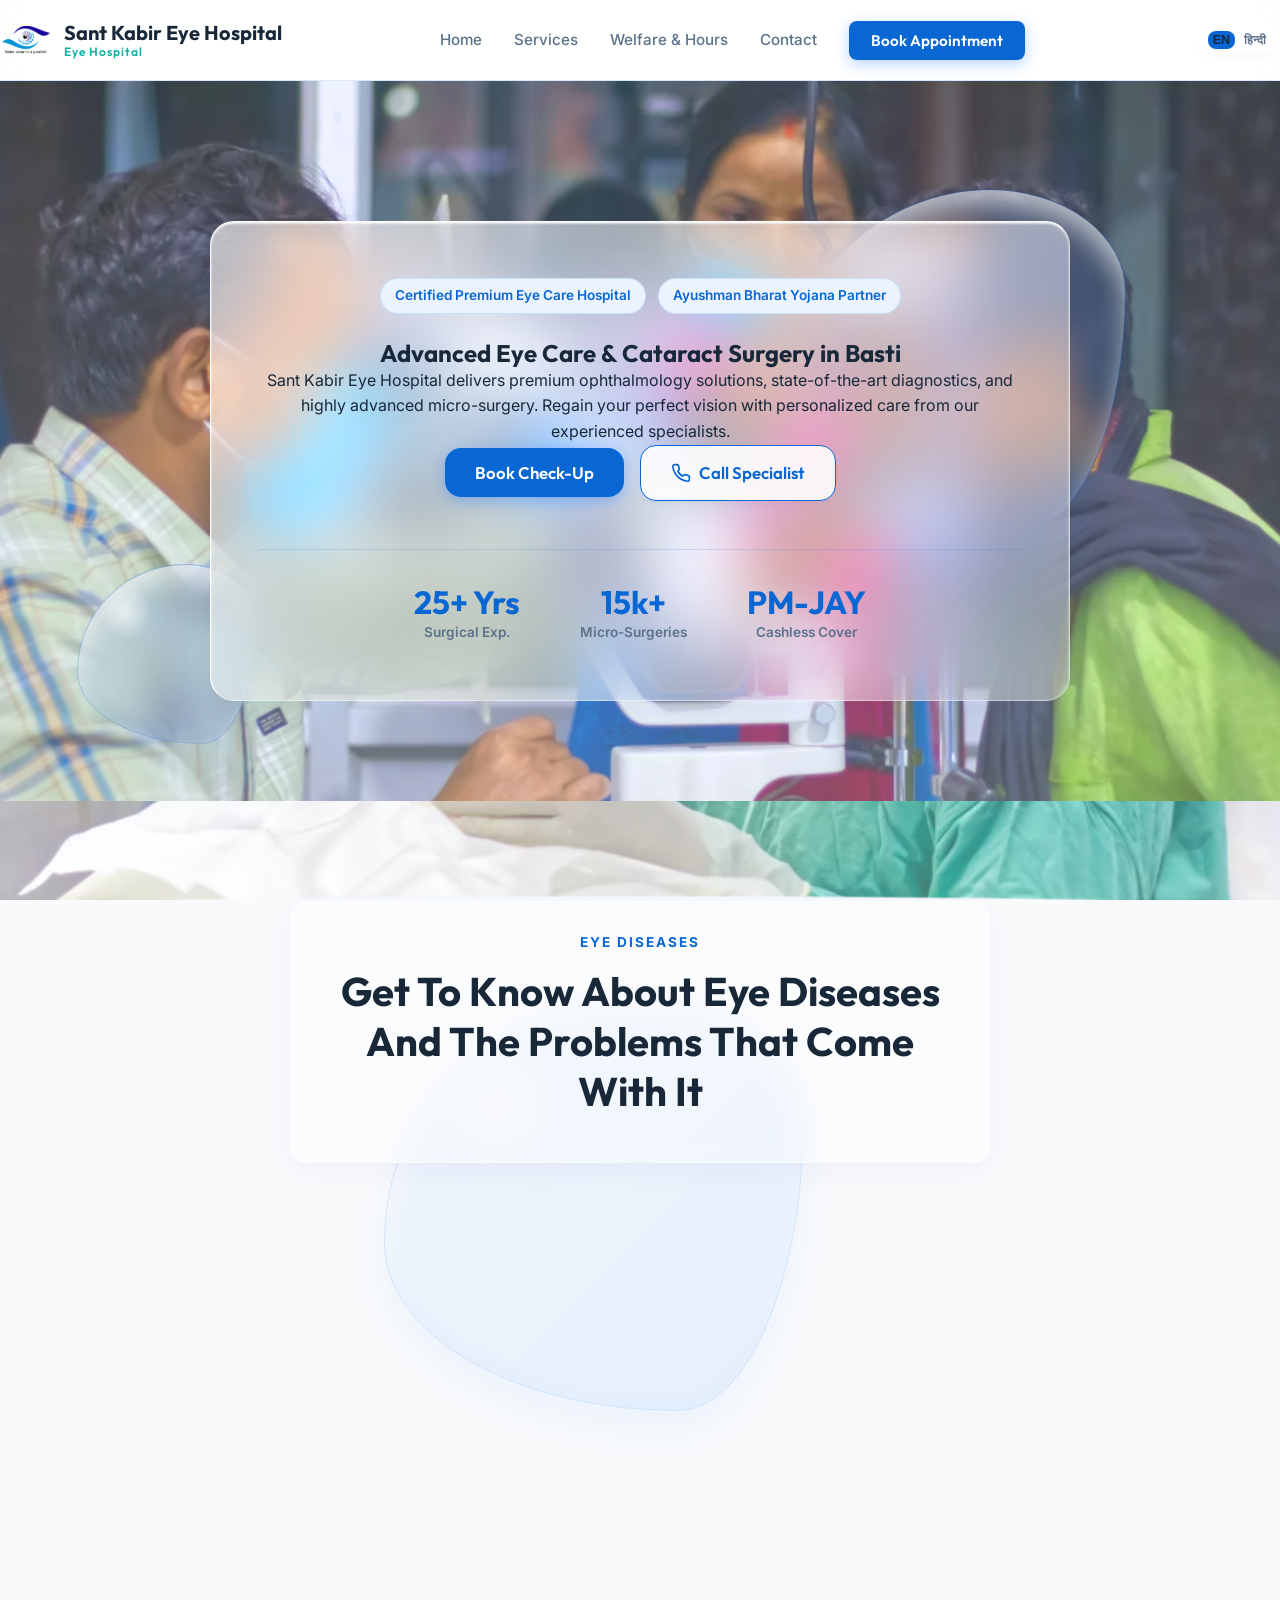
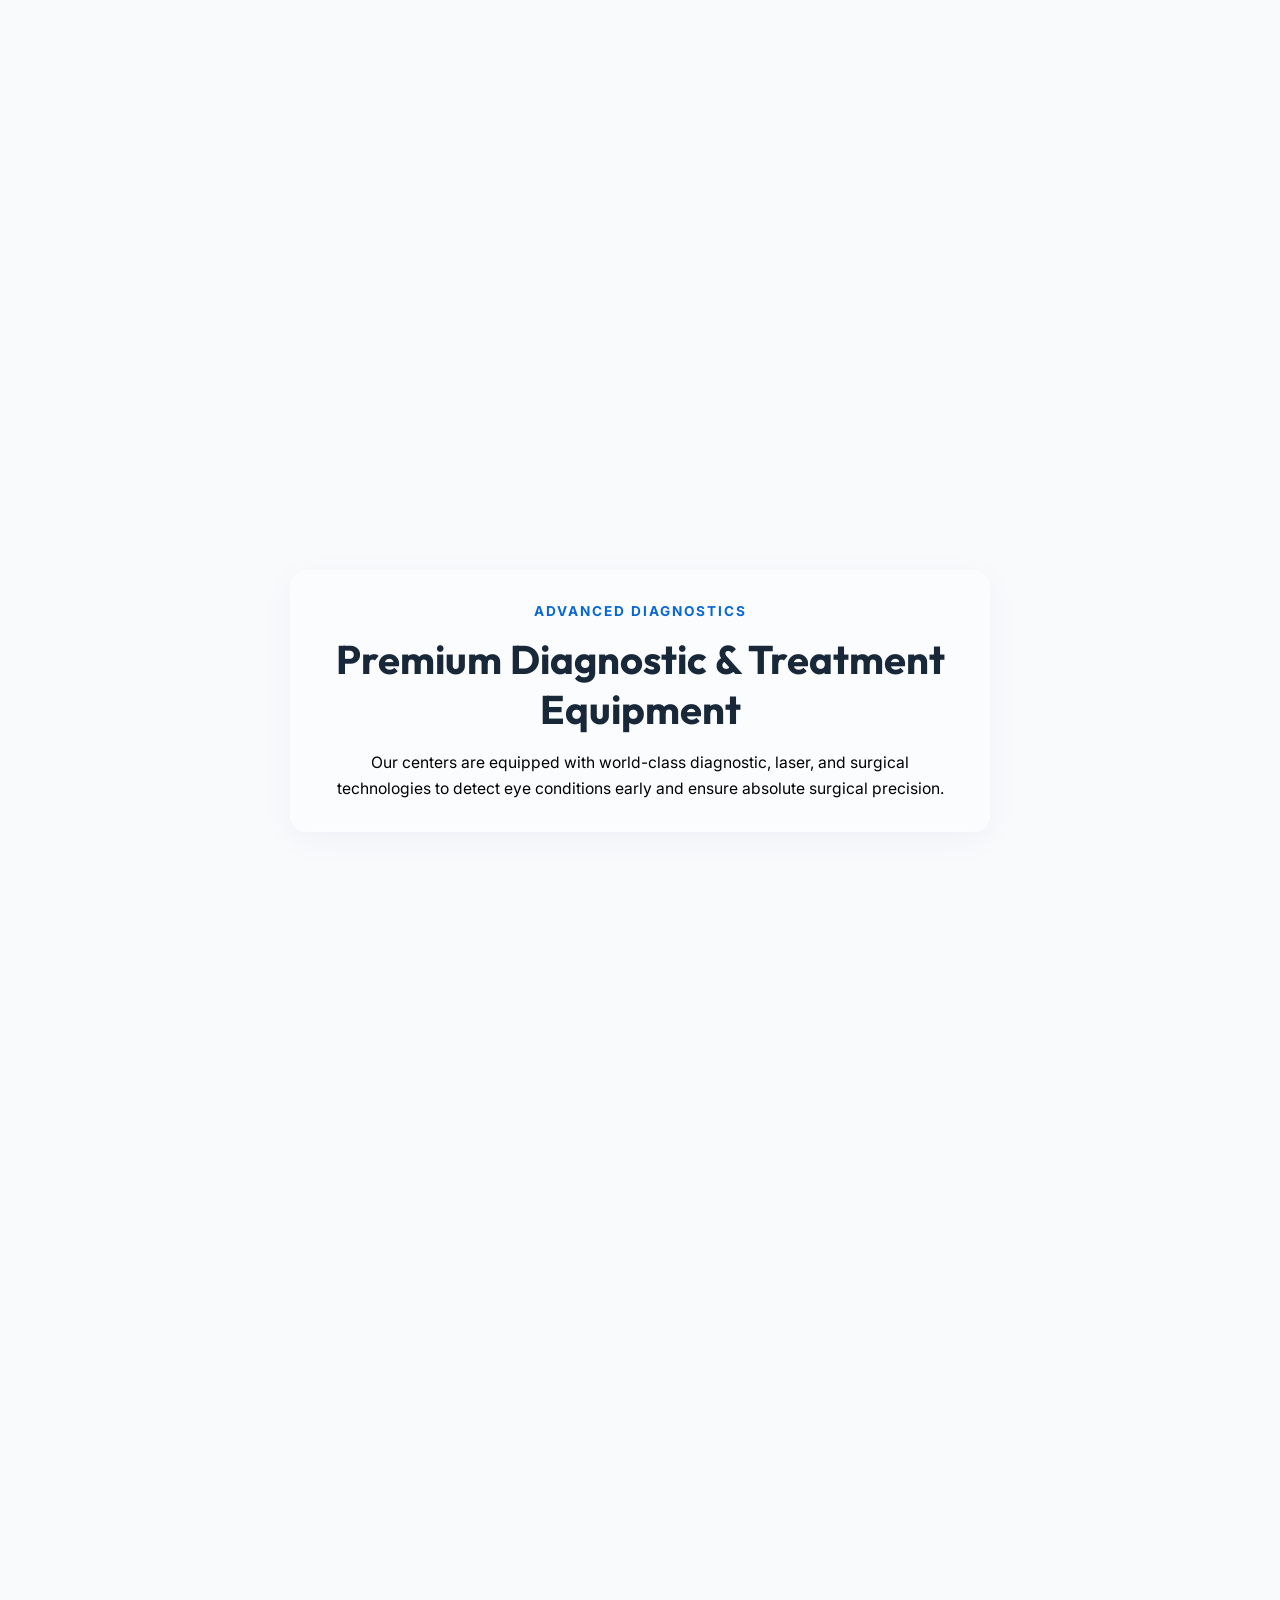
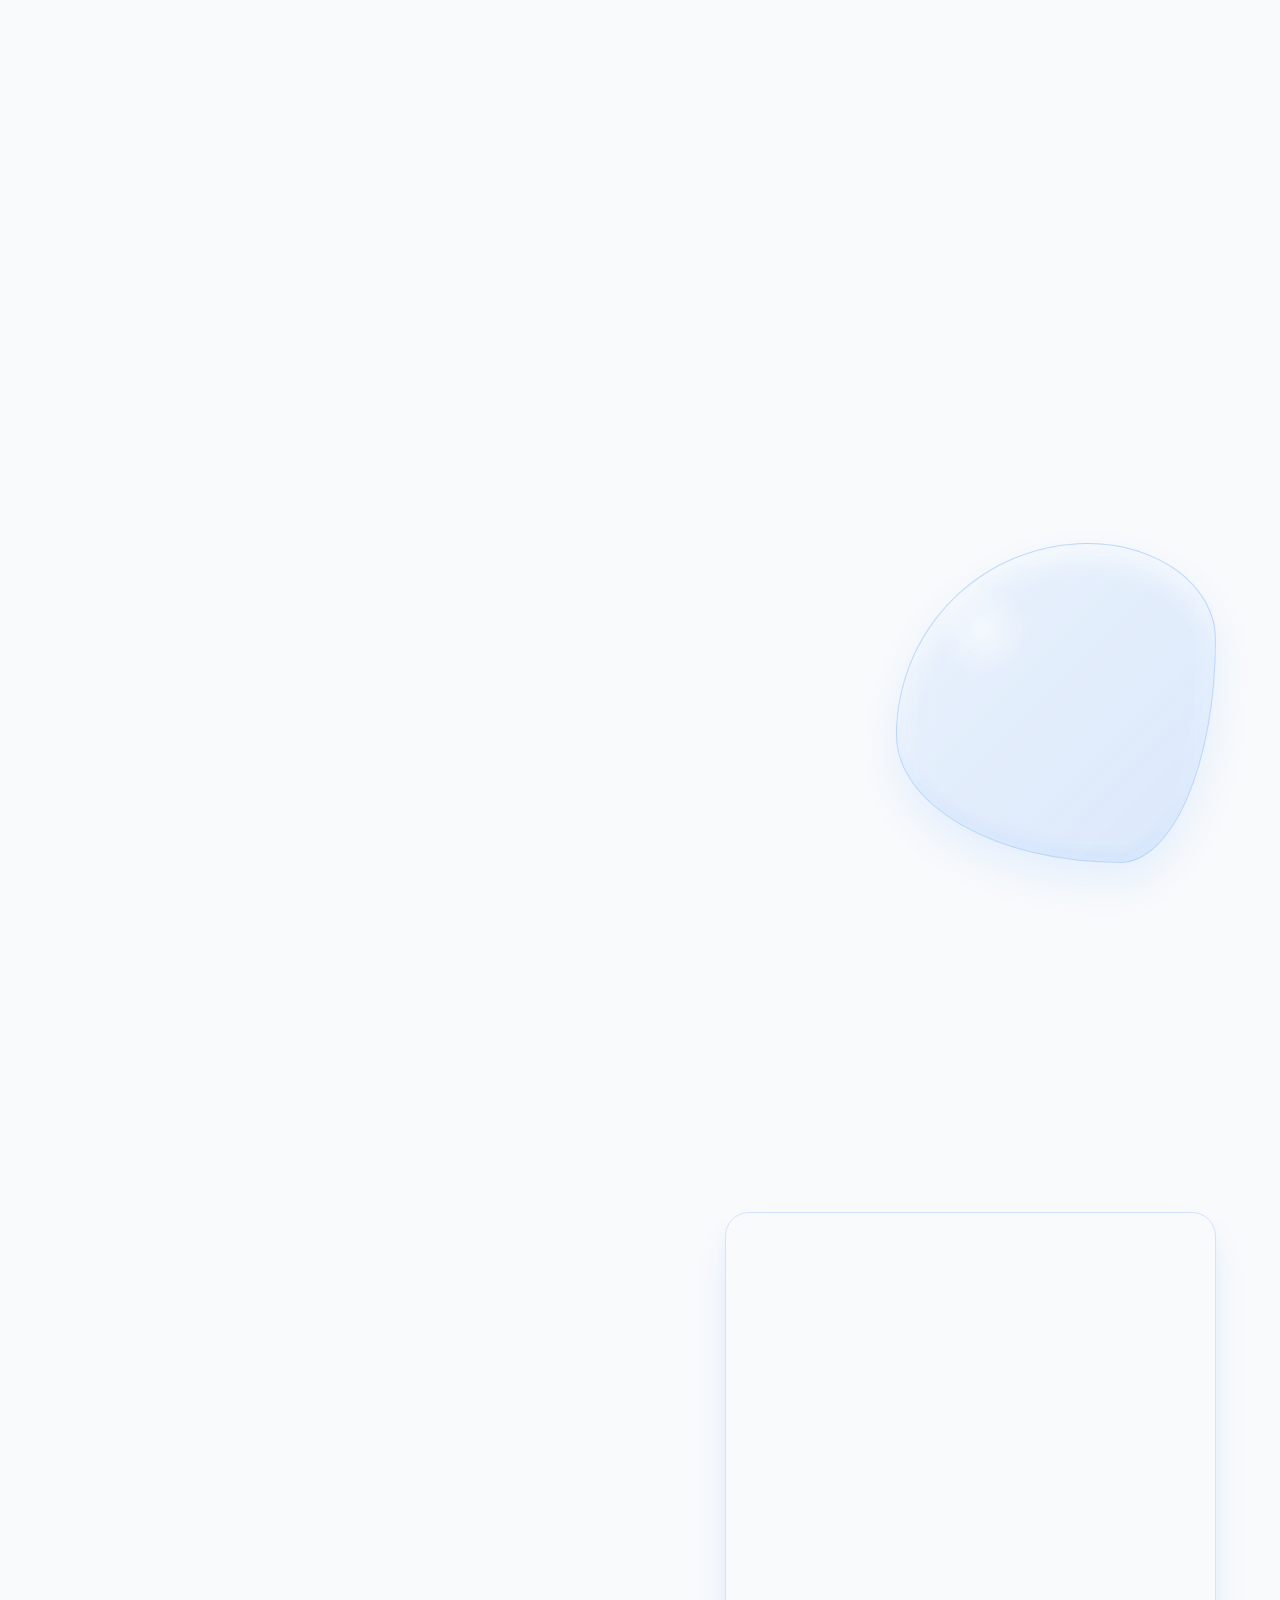
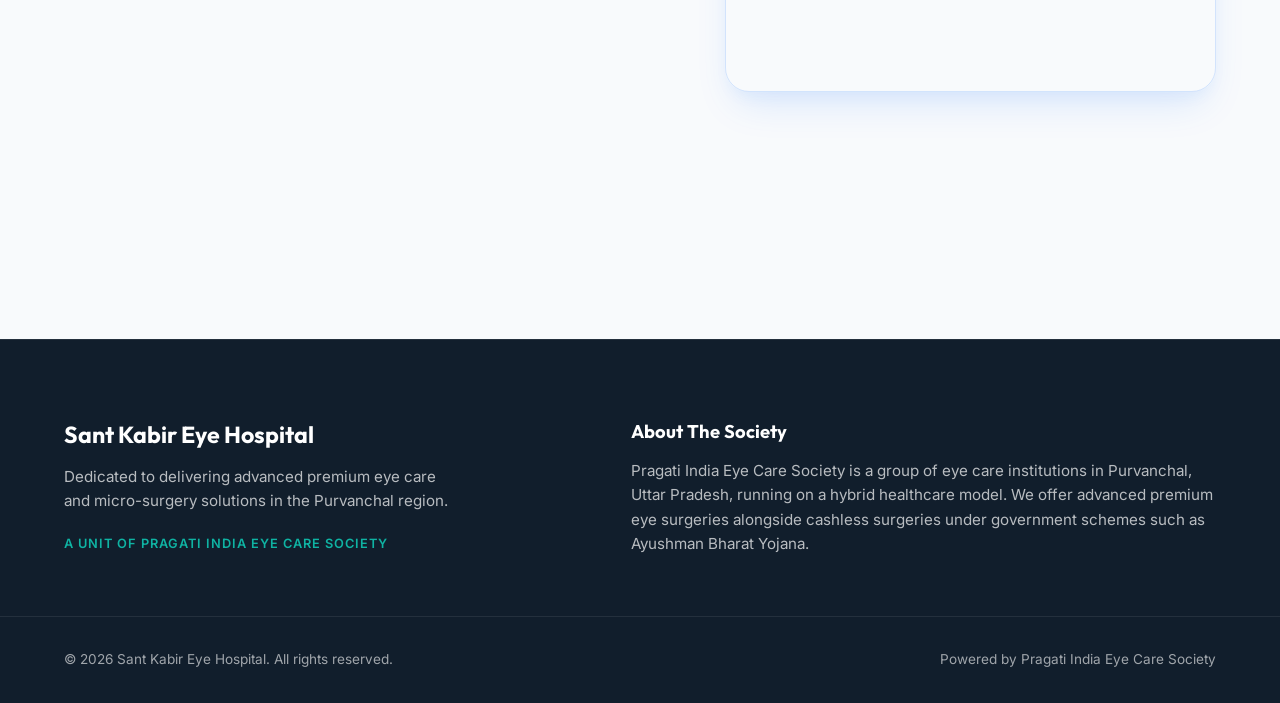
==== index.html @ 9fe81d01 "Initial commit for Sant Kabir Eye Hospital" ====
<!DOCTYPE html>
<html lang="en">
<head>
    <meta charset="UTF-8">
    <meta name="viewport" content="width=device-width, initial-scale=1.0">
    <link rel="icon" type="image/png" href="favicon.png">
    <!-- Mobile Device Detection & Redirect -->
    <script>
      (function() {
        var ua = navigator.userAgent || navigator.vendor || window.opera;
        if (/Android|webOS|iPhone|iPad|iPod|BlackBerry|IEMobile|Opera Mini|Mobile|mobile|CriOS/i.test(ua)) {
          window.location.replace('mobile.html');
        }
      })();
    </script>
    

    <!-- Chrome, Firefox OS, Opera & Safari Mobile (Adaptive Light/Dark theme) -->
    <meta name="theme-color" content="#ffffff" media="(prefers-color-scheme: light)">
    <meta name="theme-color" content="#0a182e" media="(prefers-color-scheme: dark)">
    <!-- iOS Safari web-app overrides -->
    <meta name="apple-mobile-web-app-capable" content="yes">
    <meta name="apple-mobile-web-app-status-bar-style" content="black-translucent">
    
    <meta name="description" content="Certified Premium Eye Care & Cataract Surgery in Basti. Free surgeries available under Ayushman Bharat Yojana for eligible patients.">
    <title>Sant Kabir Eye Hospital – Premium Eye Care & Surgery in Basti</title>
    
    <!-- JSON-LD Structured Data for Search Engines & AI Crawlers -->
    <script type="application/ld+json">
    {
      "@context": "https://schema.org",
      "@type": "MedicalBusiness",
      "name": "Sant Kabir Eye Hospital",
      "alternateName": "Pragati India Eye Care Society",
      "description": "Premium cataract surgeries, advanced eye diagnostics, and laser treatment services under private care and PM-JAY Ayushman Bharat Yojana cover.",
      "url": "http://santkabireyehospital.com",
      "telephone": "+919415140719",
      "address": {
        "@type": "PostalAddress",
        "streetAddress": "Bansi Road, near Pindari Hospital, Katra",
        "addressLocality": "Basti",
        "addressRegion": "Uttar Pradesh",
        "postalCode": "272001",
        "addressCountry": "IN"
      },
      "openingHoursSpecification": {
        "@type": "OpeningHoursSpecification",
        "dayOfWeek": [
          "Monday",
          "Tuesday",
          "Wednesday",
          "Thursday",
          "Friday",
          "Saturday"
        ],
        "opens": "09:00",
        "closes": "18:00"
      },
      "contactPoint": [
        {
          "@type": "ContactPoint",
          "telephone": "+919415140719",
          "contactType": "Senior Administrator",
          "areaServed": "IN",
          "availableLanguage": ["English", "Hindi"]
        },
        {
          "@type": "ContactPoint",
          "telephone": "+919336466677",
          "contactType": "Primary Inquiry Desk",
          "areaServed": "IN",
          "availableLanguage": ["English", "Hindi"]
        }
      ]
    }
    </script>
    
    <!-- Google Fonts -->
    <link rel="preconnect" href="https://fonts.googleapis.com">
    <link rel="preconnect" href="https://fonts.gstatic.com" crossorigin>
    <link href="https://fonts.googleapis.com/css2?family=Inter:wght@300;400;500;600;700&family=Outfit:wght@400;500;600;700;800&display=swap" rel="stylesheet">
    
    <link rel="preload" href="styles.css?v=20260709" as="style" onload="this.onload=null;this.rel='stylesheet'">
    <noscript><link rel="stylesheet" href="styles.css?v=20260709"></noscript>
</head>
<body>

    <!-- Header Navigation -->
    <header class="main-header">
        <div class="header-container">
            <a href="#" class="logo">
                <div class="logo-icon">
                    <img src="images/logo.png" alt="Sant Kabir Eye Hospital Logo" width="48" height="48" style="object-fit: contain;">
                </div>
                <div class="logo-text">
                    <span class="brand-title">Sant Kabir Eye Hospital</span>
                    <span class="brand-tagline" data-translate="brand-tagline">Eye Hospital</span>
                </div>
            </a>
            
            <nav class="nav-links">
                <a href="#hero" data-translate="nav-home">Home</a>
                <a href="#services" data-translate="nav-services">Services</a>
                <a href="#why-us" data-translate="nav-welfare">Welfare & Hours</a>
                <a href="#contact" data-translate="nav-contact">Contact</a>
                <button class="btn btn-primary btn-book-trigger" data-translate="btn-book">Book Appointment</button>
            </nav>

            <div class="lang-switch-wrapper">
                <button class="lang-switch-btn active" id="btnLangEn">EN</button>
                <span class="lang-switch-divider">|</span>
                <button class="lang-switch-btn" id="btnLangHi">हिन्दी</button>
            </div>

            <button class="mobile-nav-toggle" aria-label="Toggle Navigation">
                <span class="bar"></span>
                <span class="bar"></span>
                <span class="bar"></span>
            </button>
        </div>
    </header>

    <!-- Hero Section -->
    <section id="hero" class="hero-section">
        <div class="glass-blob glass-blob-1"></div>
        <div class="glass-blob glass-blob-2"></div>
        <div class="section-container hero-centered">
            <div class="hero-glass-card liquid-glass">
                <div class="hero-badges">
                    <span class="badge" data-translate="hero-badge-1">Certified Premium Eye Care Hospital</span>
                    <span class="badge" data-translate="hero-badge-2">Ayushman Bharat Yojana Partner</span>
                </div>
                <h1 data-translate="hero-title">Advanced Eye Care & Cataract Surgery in Basti</h1>
                <p data-translate="hero-description">Sant Kabir Eye Hospital delivers premium ophthalmology solutions, state-of-the-art diagnostics, and highly advanced micro-surgery. Regain your perfect vision with personalized care from our experienced specialists.</p>
                
                <div class="hero-actions">
                    <button class="btn btn-primary btn-lg btn-book-trigger" data-translate="btn-book-checkup">Book Check-Up</button>
                    <a href="tel:+919336466677" class="btn btn-secondary btn-lg">
                        <svg viewBox="0 0 24 24" width="20" height="20" fill="none" stroke="currentColor" stroke-width="2" stroke-linecap="round" stroke-linejoin="round">
                            <path d="M22 16.92v3a2 2 0 0 1-2.18 2 19.79 19.79 0 0 1-8.63-3.07 19.5 19.5 0 0 1-6-6 19.79 19.79 0 0 1-3.07-8.67A2 2 0 0 1 4.11 2h3a2 2 0 0 1 2 1.72 12.84 12.84 0 0 0 .7 2.81 2 2 0 0 1-.45 2.11L8.09 9.91a16 16 0 0 0 6 6l1.27-1.27a2 2 0 0 1 2.11-.45 12.84 12.84 0 0 0 2.81.7A2 2 0 0 1 22 16.92z"></path>
                        </svg>
                        <span data-translate="btn-call">Call Specialist</span>
                    </a>
                </div>

                <div class="hero-stats">
                    <div class="stat-item">
                        <h3 data-translate="stat-val-1">25+ Yrs</h3>
                        <p data-translate="stat-lbl-1">Surgical Exp.</p>
                    </div>
                    <div class="stat-item">
                        <h3 data-translate="stat-val-2">15k+</h3>
                        <p data-translate="stat-lbl-2">Micro-Surgeries</p>
                    </div>
                    <div class="stat-item">
                        <h3 data-translate="stat-val-3">PM-JAY</h3>
                        <p data-translate="stat-lbl-3">Cashless Cover</p>
                    </div>
                </div>
            </div>
        </div>
    </section>

    <!-- Services Section -->
    <section id="services" class="services-section">
        <div class="glass-blob glass-blob-3"></div>
        <div class="section-container">
            <div class="section-header">
                <span class="sub-title" data-translate="srv-subtitle">Eye Diseases</span>
                <h2 data-translate="srv-title">Get To Know About Eye Diseases And The Problems That Come With It</h2>
            </div>

            <div class="services-grid">
                <!-- Cataract Card -->
                <div class="service-card liquid-glass">
                    <div class="service-icon">
                        <svg viewBox="0 0 24 24" width="32" height="32" fill="none" stroke="currentColor" stroke-width="2">
                            <circle cx="12" cy="12" r="10"></circle>
                            <circle cx="12" cy="12" r="3" fill="currentColor" fill-opacity="0.3"></circle>
                            <path d="M12 2a15.3 15.3 0 0 1 4 10 15.3 15.3 0 0 1-4 10 15.3 15.3 0 0 1-4-10 15.3 15.3 0 0 1 4-10z"></path>
                        </svg>
                    </div>
                    <h3 data-translate="srv-card-1-title">Cataract</h3>
                    <p data-translate="srv-card-1-desc">A cataract is clouding or opacity of the lens inside the eye. It causes gradual blurring of vision and finally blindness.</p>
                    <button class="btn-text btn-book-trigger"><span data-translate="btn-know-more">KNOW MORE</span> &rarr;</button>
                </div>

                <!-- Glaucoma Card -->
                <div class="service-card liquid-glass">
                    <div class="service-icon">
                        <svg viewBox="0 0 24 24" width="32" height="32" fill="none" stroke="currentColor" stroke-width="2">
                            <path d="M12 22c5.523 0 10-4.477 10-10S17.523 2 12 2 2 6.477 2 12s4.477 10 10 10z"></path>
                            <path d="M12 6v6l4 2"></path>
                        </svg>
                    </div>
                    <h3 data-translate="srv-card-2-title">Glaucoma</h3>
                    <p data-translate="srv-card-2-desc">Glaucoma is a term given to a group of eye conditions in which the optic nerve is damaged leading to loss of visual field.</p>
                    <button class="btn-text btn-book-trigger"><span data-translate="btn-know-more">KNOW MORE</span> &rarr;</button>
                </div>

                <!-- Oculoplasty Card -->
                <div class="service-card liquid-glass">
                    <div class="service-icon">
                        <svg viewBox="0 0 24 24" width="32" height="32" fill="none" stroke="currentColor" stroke-width="2">
                            <path d="M16 21v-2a4 4 0 0 0-4-4H5a4 4 0 0 0-4 4v2"></path>
                            <circle cx="8.5" cy="7" r="4"></circle>
                            <polyline points="17 11 19 13 23 9"></polyline>
                        </svg>
                    </div>
                    <h3 data-translate="srv-card-3-title">Oculoplastic Surgery</h3>
                    <p data-translate="srv-card-3-desc">Oculoplastic surgery, includes a wide variety of surgical procedures that deal with the orbit (eye socket), eyelids, tear ducts, and the face.</p>
                    <button class="btn-text btn-book-trigger"><span data-translate="btn-know-more">KNOW MORE</span> &rarr;</button>
                </div>

                <!-- Squint Card -->
                <div class="service-card liquid-glass">
                    <div class="service-icon">
                        <svg viewBox="0 0 24 24" width="32" height="32" fill="none" stroke="currentColor" stroke-width="2">
                            <circle cx="12" cy="12" r="10"></circle>
                            <path d="M8 12h8"></path>
                            <path d="M12 8v8"></path>
                        </svg>
                    </div>
                    <h3 data-translate="srv-card-4-title">Squint</h3>
                    <p data-translate="srv-card-4-desc">Squint is a condition where the eyes point in different directions. One eye may turn inwards, outwards, upwards or downwards while the other eye may look differently.</p>
                    <button class="btn-text btn-book-trigger"><span data-translate="btn-know-more">KNOW MORE</span> &rarr;</button>
                </div>

                <!-- Diabetic Retinopathy Card -->
                <div class="service-card liquid-glass">
                    <div class="service-icon">
                        <svg viewBox="0 0 24 24" width="32" height="32" fill="none" stroke="currentColor" stroke-width="2">
                            <path d="M12 2v20M17 5H9.5a3.5 3.5 0 0 0 0 7h5a3.5 3.5 0 0 1 0 7H6"></path>
                        </svg>
                    </div>
                    <h3 data-translate="srv-card-5-title">Diabetic Retinopathy</h3>
                    <p data-translate="srv-card-5-desc">Diabetic retinopathy is a complication of diabetes and causes damage to the retina (Microangiopathy).</p>
                    <button class="btn-text btn-book-trigger"><span data-translate="btn-know-more">KNOW MORE</span> &rarr;</button>
                </div>

                <!-- Refractive Error Card -->
                <div class="service-card liquid-glass">
                    <div class="service-icon">
                        <svg viewBox="0 0 24 24" width="32" height="32" fill="none" stroke="currentColor" stroke-width="2">
                            <rect x="2" y="7" width="20" height="10" rx="2" ry="2"></rect>
                            <circle cx="7" cy="12" r="3"></circle>
                            <circle cx="17" cy="12" r="3"></circle>
                            <path d="M10 12h4"></path>
                        </svg>
                    </div>
                    <h3 data-translate="srv-card-6-title">Optical Services</h3>
                    <p data-translate="srv-card-6-desc">Precision computerized vision testing to resolve near-sightedness, far-sightedness, astigmatism, and custom optical prescriptions.</p>
                    <button class="btn-text btn-book-trigger"><span data-translate="btn-know-more">KNOW MORE</span> &rarr;</button>
                </div>
            </div>
        </div>
    </section>

    <!-- Diagnostics & Advanced Technology Section -->
    <section id="diagnostics" class="services-section">
        <div class="section-container">
            <div class="section-header">
                <span class="sub-title" data-translate="tech-subtitle">Advanced Diagnostics</span>
                <h2 data-translate="tech-title">Premium Diagnostic & Treatment Equipment</h2>
                <p data-translate="tech-desc" style="max-width: 650px; margin: 12px auto 0; color: #000000; font-size: 0.98rem; line-height: 1.6;">Our centers are equipped with world-class diagnostic, laser, and surgical technologies to detect eye conditions early and ensure absolute surgical precision.</p>
            </div>

            <div class="services-grid">
                <!-- Fundus Camera Card -->
                <div class="service-card liquid-glass">
                    <div class="service-icon" style="color: var(--primary);">
                        <svg viewBox="0 0 24 24" width="32" height="32" fill="none" stroke="currentColor" stroke-width="2">
                            <path d="M23 19a2 2 0 0 1-2 2H3a2 2 0 0 1-2-2V8a2 2 0 0 1 2-2h4l2-3h6l2 3h4a2 2 0 0 1 2 2z"></path>
                            <circle cx="12" cy="13" r="4"></circle>
                        </svg>
                    </div>
                    <h3 data-translate="tech-fundus-title">Retinal Fundus Camera</h3>
                    <p data-translate="tech-fundus-desc">Painless high-resolution imaging of the retina at the back of the eye. Enables early detection of diabetic retinopathy and glaucoma.</p>
                </div>

                <!-- Auto Perimeter Card -->
                <div class="service-card liquid-glass">
                    <div class="service-icon" style="color: var(--primary);">
                        <svg viewBox="0 0 24 24" width="32" height="32" fill="none" stroke="currentColor" stroke-width="2">
                            <circle cx="12" cy="12" r="10"></circle>
                            <path d="M12 2v2M12 20v2M2 12h2M20 12h2M12 8a4 4 0 1 0 0 8 4 4 0 0 0 0-8z"></path>
                        </svg>
                    </div>
                    <h3 data-translate="tech-perimeter-title">Visual Field Auto Perimeter</h3>
                    <p data-translate="tech-perimeter-desc">Precise computerized visual field testing to map peripheral vision. Critical for early screening of glaucoma and optic nerve damage.</p>
                </div>

                <!-- Green Laser Card -->
                <div class="service-card liquid-glass">
                    <div class="service-icon" style="color: var(--primary);">
                        <svg viewBox="0 0 24 24" width="32" height="32" fill="none" stroke="currentColor" stroke-width="2">
                            <line x1="5" y1="9" x2="19" y2="9"></line>
                            <line x1="5" y1="15" x2="19" y2="15"></line>
                            <line x1="9" y1="5" x2="9" y2="19"></line>
                            <line x1="15" y1="5" x2="15" y2="19"></line>
                        </svg>
                    </div>
                    <h3 data-translate="tech-laser-title">Retinal Green Laser</h3>
                    <p data-translate="tech-laser-desc">Advanced, non-invasive photocoagulation laser treatment. Used to seal retinal tears and treat diabetic eye diseases.</p>
                </div>

                <!-- B-Scan Ultrasound Card -->
                <div class="service-card liquid-glass">
                    <div class="service-icon" style="color: var(--primary);">
                        <svg viewBox="0 0 24 24" width="32" height="32" fill="none" stroke="currentColor" stroke-width="2">
                            <path d="M2 12h20M12 2v20M5 5l14 14M19 5L5 19"></path>
                        </svg>
                    </div>
                    <h3 data-translate="tech-bscan-title">B-Scan Ophthalmic Ultrasound</h3>
                    <p data-translate="tech-bscan-desc">High-frequency sound wave imaging to visualize internal structures of the eye, vital when mature cataracts block direct visibility.</p>
                </div>

                <!-- Zeiss Microscope Card -->
                <div class="service-card liquid-glass">
                    <div class="service-icon" style="color: var(--primary);">
                        <svg viewBox="0 0 24 24" width="32" height="32" fill="none" stroke="currentColor" stroke-width="2">
                            <rect x="2" y="4" width="20" height="16" rx="2" ry="2"></rect>
                            <circle cx="12" cy="12" r="4"></circle>
                        </svg>
                    </div>
                    <h3 data-translate="tech-zeiss-title">Zeiss Surgical Microscope</h3>
                    <p data-translate="tech-zeiss-desc">World-class precision optics offering maximum visual clarity during high-accuracy micro-surgical cataract procedures.</p>
                </div>

                <!-- Non-Contact Tonometer Card -->
                <div class="service-card liquid-glass">
                    <div class="service-icon" style="color: var(--primary);">
                        <svg viewBox="0 0 24 24" width="32" height="32" fill="none" stroke="currentColor" stroke-width="2">
                            <circle cx="12" cy="12" r="10"></circle>
                            <path d="M12 8v8M8 12h8"></path>
                        </svg>
                    </div>
                    <h3 data-translate="tech-tonometer-title">Non-Contact Tonometer</h3>
                    <p data-translate="tech-tonometer-desc">Quick, pain-free air-puff technology to measure intraocular eye pressure for glaucoma screening without touching the eye.</p>
                </div>
            </div>
        </div>
    </section>


    <!-- Why Choose Us & Welfare Schemes Section -->
    <section id="why-us" class="why-us-section">
        <div class="glass-blob glass-blob-4"></div>
        <div class="section-container why-us-grid">
            <div class="why-us-card liquid-glass">
                <span class="sub-title" data-translate="welf-subtitle">Premium Services & Government Welfare</span>
                <h2 data-translate="welf-title">High-Precision Eye Care with Cashless Welfare Cover</h2>
                <p data-translate="welf-desc">We combine high-precision private diagnostic care and premium lens implant options with a commitment to public welfare. Eligible families receive cashless, completely free surgeries under government initiatives.</p>
                
                <div class="features-list">
                    <div class="feature-item">
                        <div class="feature-icon">
                            <svg viewBox="0 0 24 24" width="24" height="24" fill="none" stroke="currentColor" stroke-width="2.5">
                                <polyline points="20 6 9 17 4 12"></polyline>
                            </svg>
                        </div>
                        <div>
                            <h4 data-translate="welf-feat-1-title">Ayushman Bharat Cashless Cover</h4>
                            <p data-translate="welf-feat-1-desc">Comprehensive diagnostics, micro-surgical eye treatments, and follow-up care covered 100% free of cost for eligible PM-JAY cardholders.</p>
                        </div>
                    </div>

                    <div class="feature-item">
                        <div class="feature-icon">
                            <svg viewBox="0 0 24 24" width="24" height="24" fill="none" stroke="currentColor" stroke-width="2.5">
                                <polyline points="20 6 9 17 4 12"></polyline>
                            </svg>
                        </div>
                        <div>
                            <h4 data-translate="welf-feat-2-title">Advanced Premium Surgical Implants</h4>
                            <p data-translate="welf-feat-2-desc">Specialized premium lens implant options (Toric, Multifocal) and computer-assisted diagnostics for patients seeking ultimate post-op visual clarity.</p>
                        </div>
                    </div>

                    <div class="feature-item">
                        <div class="feature-icon">
                            <svg viewBox="0 0 24 24" width="24" height="24" fill="none" stroke="currentColor" stroke-width="2.5">
                                <polyline points="20 6 9 17 4 12"></polyline>
                            </svg>
                        </div>
                        <div>
                            <h4 data-translate="welf-feat-3-title">World Class Healthcare Standards</h4>
                            <p data-translate="welf-feat-3-desc">Sterile ophthalmic surgical theaters, premium diagnostics suite, and fully air-conditioned comfort.</p>
                        </div>
                    </div>
                </div>
            </div>

            <div class="working-hours-card liquid-glass">
                <h3 data-translate="hours-title">Our Working Hours</h3>
                <p class="hours-tagline" data-translate="hours-tagline">Providing uninterrupted emergency & regular consultations</p>
                
                <table class="hours-table">
                    <tr>
                        <td><strong data-translate="day-mon">Monday</strong></td>
                        <td class="text-right" data-translate="time-standard">9:00 AM - 6:00 PM</td>
                    </tr>
                    <tr>
                        <td><strong data-translate="day-tue">Tuesday</strong></td>
                        <td class="text-right" data-translate="time-standard">9:00 AM - 6:00 PM</td>
                    </tr>
                    <tr>
                        <td><strong data-translate="day-wed">Wednesday</strong></td>
                        <td class="text-right" data-translate="time-standard">9:00 AM - 6:00 PM</td>
                    </tr>
                    <tr>
                        <td><strong data-translate="day-thu">Thursday</strong></td>
                        <td class="text-right" data-translate="time-standard">9:00 AM - 6:00 PM</td>
                    </tr>
                    <tr>
                        <td><strong data-translate="day-fri">Friday</strong></td>
                        <td class="text-right" data-translate="time-standard">9:00 AM - 6:00 PM</td>
                    </tr>
                    <tr>
                        <td><strong data-translate="day-sat">Saturday</strong></td>
                        <td class="text-right" data-translate="time-standard">9:00 AM - 6:00 PM</td>
                    </tr>
                    <tr class="closed-row">
                        <td><strong data-translate="day-sun">Sunday</strong></td>
                        <td class="text-right" data-translate="time-sun">Closed (Emergency Only)</td>
                    </tr>
                </table>
                
                <div class="note-box">
                    <p data-translate="hours-note"><strong>Note:</strong> Closed on festive holidays. Please call ahead to confirm holiday schedules.</p>
                </div>
            </div>
        </div>
    </section>

    <!-- Call to Action & Map Section -->
    <section id="contact" class="contact-section">
        <div class="section-container">
            <div class="contact-grid">
                <div class="contact-info-card liquid-glass">
                    <h2 data-translate="contact-title">Reach Our Centers Directly</h2>
                    <p data-translate="contact-desc">If you have questions, need diagnostic reports, or want to make inquiries, feel free to call our hotlines or visit the center directly.</p>
                    
                    <div class="payment-warning-inline" data-translate="contact-warning">
                        <strong>⚠️ Notice / आवश्यक सूचना:</strong> We never ask for online payments. All transactions are handled physically at the hospital premises to authorized staff only. हम कभी भी ऑनलाइन भुगतान नहीं मांगते हैं। सभी लेनदेन केवल अस्पताल परिसर में अधिकृत कर्मचारी को ही नकद/भौतिक रूप से किए जाने चाहिए।
                    </div>
                    
                    <div class="call-options">
                        <a href="tel:+919336466677" class="call-card">
                            <span class="call-number">9336466677</span>
                            <span class="call-label" data-translate="desk-inquiry">Primary Inquiry Desk</span>
                        </a>
                        <a href="tel:+919415140719" class="call-card">
                            <span class="call-number">9415140719</span>
                            <span class="call-label" data-translate="desk-admin">Senior Administrator</span>
                        </a>
                    </div>

                    <div class="address-box">
                        <div class="address-icon">
                            <svg viewBox="0 0 24 24" width="24" height="24" fill="none" stroke="currentColor" stroke-width="2">
                                <path d="M12 2C8.13 2 5 5.13 5 9c0 5.25 7 13 7 13s7-7.75 7-13c0-3.87-3.13-7-7-7z"></path>
                                <circle cx="12" cy="9" r="2"></circle>
                            </svg>
                        </div>
                        <div>
                            <h4 data-translate="addr-title">Location Address</h4>
                            <p data-translate="addr-desc">Bansi Road, near Pindari Hospital, Katra,<br>Basti, Moor Ghat, Uttar Pradesh 272001</p>
                            <a href="https://maps.app.goo.gl/5BYvRvsRoLVSubBW9" 
                               target="_blank" rel="noopener noreferrer" class="btn btn-primary" style="margin-top: 16px;">
                               <svg viewBox="0 0 24 24" width="18" height="18" fill="none" stroke="currentColor" stroke-width="2" style="margin-right: 6px;">
                                   <polygon points="3 11 22 2 13 21 11 13 3 11"></polygon>
                               </svg>
                               <span data-translate="btn-directions">Open in Google Maps</span>
                            </a>
                        </div>
                    </div>
                </div>

                <div class="map-wrapper">
                    <!-- Google Map Iframe -->
                    <iframe src="https://maps.google.com/maps?q=Sant%20Kabir%20Eye%20Hospital,%20Basti&t=&z=15&ie=UTF8&iwloc=&output=embed" 
                            width="100%" height="100%" style="border:0;" allowfullscreen="" loading="lazy" aria-label="Sant Kabir Eye Hospital location map"></iframe>
                </div>
            </div>
        </div>
    </section>

    <!-- Footer -->
    <footer class="main-footer">
        <div class="section-container footer-grid">
            <div class="footer-brand">
                <h3>Sant Kabir Eye Hospital</h3>
                <p>Dedicated to delivering advanced premium eye care and micro-surgery solutions in the Purvanchal region.</p>
                <span class="sub-unit">A Unit of Pragati India Eye Care Society</span>
            </div>
            
            <div class="footer-desc">
                <h4>About The Society</h4>
                <p>Pragati India Eye Care Society is a group of eye care institutions in Purvanchal, Uttar Pradesh, running on a hybrid healthcare model. We offer advanced premium eye surgeries alongside cashless surgeries under government schemes such as Ayushman Bharat Yojana.</p>
            </div>
        </div>
        <div class="footer-bottom">
            <div class="section-container footer-bottom-flex">
                <p>&copy; 2026 Sant Kabir Eye Hospital. All rights reserved.</p>
                <p class="credit">Powered by Pragati India Eye Care Society</p>
            </div>
        </div>
    </footer>

    <!-- Interactive Appointment Modal -->
    <div class="booking-modal" id="bookingModal" aria-hidden="true" role="dialog">
        <div class="modal-overlay"></div>
        <div class="modal-content liquid-glass">
            <button class="modal-close" aria-label="Close booking form">&times;</button>
            <div class="modal-header">
                <h3 data-translate="modal-title">Book Eye Examination</h3>
            </div>
            
            <div class="payment-warning-box" data-translate="modal-warning">
                <strong style="margin-bottom: 2px;">⚠️ Manual Booking & No Online Payments</strong>
                <p style="margin-bottom: 4px; font-size: 0.78rem;">Appointments are scheduled manually; this form submits an inquiry. We never ask for online payments—all official fees must be paid in-person at the hospital counter to authorized staff only.</p>
                <p class="hindi-text" style="font-size: 0.75rem; color: #dc3545;"><strong>सुरक्षा सूचना:</strong> बुकिंग मैन्युअल है। ऑनलाइन कोई भुगतान न करें—सभी शुल्क केवल अस्पताल परिसर में सीधे काउंटर पर दें।</p>
            </div>
            
            <form class="booking-form" id="bookingForm">
                <div class="form-group">
                    <label for="patientName" data-translate="lbl-name">Patient Full Name*</label>
                    <input type="text" id="patientName" required placeholder="Enter full name" data-translate-placeholder="plh-name">
                </div>

                <div class="form-row">
                    <div class="form-group">
                        <label for="patientPhone" data-translate="lbl-phone">Phone Number*</label>
                        <input type="tel" id="patientPhone" required placeholder="10-digit mobile number" pattern="[0-9]{10}" data-translate-placeholder="plh-phone">
                    </div>
                    <div class="form-group">
                        <label for="preferredDate" data-translate="lbl-date">Preferred Date*</label>
                        <input type="date" id="preferredDate" required>
                    </div>
                </div>
                <div class="form-group">
                    <label for="eyeService" data-translate="lbl-service">Eye Issue / Select Service (आँख की समस्या/चयन करें)</label>
                    <select id="eyeService">
                        <option value="cataract">Cataract (मोतियाबिंद)</option>
                        <option value="glaucoma">Glaucoma (काला मोतिया)</option>
                        <option value="blurry_vision">Blurry Vision / Specs Checkup (धुंधला दिखना / चश्मा जांच)</option>
                        <option value="eye_pain_redness">Redness, Pain or Infection (लाली, दर्द या संक्रमण)</option>
                        <option value="watering_dryness">Watering or Dry Eyes (आँखों से पानी आना या सूखापन)</option>
                        <option value="squint_double_vision">Squint or Double Vision (भेंगापन या दोहरी दृष्टि)</option>
                        <option value="diabetic_retina">Diabetic Retina Checkup (मधुमेह नेत्र रोग जांच)</option>
                        <option value="eyelid_swelling">Eyelid Swelling or Lid Issues (पलक की सूजन या समस्या)</option>
                        <option value="child_eye_care">Child Eye Care (बच्चों की आँख की जांच)</option>
                        <option value="other_query">General Checkup / Other Query (सामान्य जांच / अन्य प्रश्न)</option>
                    </select>
                </div>
                <div class="form-group">
                    <label for="patientMessage" data-translate="lbl-message">Describe your symptoms (Optional)</label>
                    <textarea id="patientMessage" rows="3" placeholder="Explain any vision problems, blurring, etc." data-translate-placeholder="plh-message"></textarea>
                </div>
                <button type="submit" class="btn btn-primary btn-block" data-translate="btn-confirm-booking">Confirm Appointment Request</button>
            </form>
            <div class="success-message" id="successMessage" style="display: none;">
                <div class="success-icon">
                    <svg viewBox="0 0 24 24" width="48" height="48" fill="none" stroke="currentColor" stroke-width="2">
                        <circle cx="12" cy="12" r="10"></circle>
                        <polyline points="22 4 12 14.01 9 11.01"></polyline>
                    </svg>
                </div>
                <h3 data-translate="success-title">Request Submitted!</h3>
                <p data-translate="success-desc">We've received your appointment request.</p>
                <p style="background: rgba(220,53,69,0.08); border-left: 3px solid #dc3545; padding: 10px 14px; border-radius: 6px; font-size: 0.88rem; color: #c0392b; margin: 12px 0; text-align: left;">
                  <strong>⚠️ Please Note:</strong> Submitting this form does <strong>not</strong> confirm your appointment. Our team will contact you to verify and schedule your visit.<br><br>
                  <span class="hindi-text"><strong>⚠️ कृपया ध्यान दें:</strong> यह फ़ॉर्म भरने से अपॉइंटमेंट की पुष्टि <strong>नहीं</strong> होती। हमारी टीम आपसे संपर्क करके आपकी विजिट तय करेगी।</span>
                </p>
                <button class="btn btn-secondary btn-block modal-close-success" data-translate="btn-close-window">Close Window</button>
            </div>
        </div>
    </div>


    <!-- JavaScript file -->
    <script src="app.js?v=20260708"></script>
</body>
</html>
---- styles.css ----
/* --- Core Variables & Design Tokens --- */
:root {
    --font-heading: 'Outfit', sans-serif;
    --font-body: 'Inter', sans-serif;
    
    /* Premium High-Contrast White & Blue Theme */
    --primary: HSL(212, 92%, 43%);        /* Vibrant Medical Blue */
    --primary-hover: HSL(212, 92%, 35%);
    --primary-light: HSL(212, 92%, 96%);
    
    --accent: HSL(174, 85%, 38%);         /* Medical Teal */
    --accent-hover: HSL(174, 85%, 30%);
    --accent-light: HSL(174, 85%, 95%);
    
    --bg-main: HSL(210, 36%, 98%);        /* Slate White Tint */
    --bg-card: rgba(255, 255, 255, 0.88); /* Frosted Pure White Glass */
    --bg-dark: HSL(212, 45%, 12%);        /* Deep Premium Navy for footer */
    
    --text-main: HSL(212, 40%, 16%);      /* Readable Deep Charcoal - High Contrast */
    --text-muted: HSL(212, 20%, 45%);     /* Muted Charcoal for low-vision readability */
    --text-light: HSL(0, 0%, 100%);       /* White (for headers on dark cards or primary buttons) */
    
    --border-color: rgba(13, 110, 253, 0.16); /* Clean soft blue border */
    --success: HSL(145, 80%, 40%);
    --danger: HSL(350, 80%, 50%);
    
    --radius-sm: 8px;
    --radius-md: 16px;
    --radius-lg: 24px;
    --radius-full: 9999px;
    
    --shadow-sm: 0 4px 6px -1px rgba(13, 110, 253, 0.04), 0 2px 4px -1px rgba(13, 110, 253, 0.02);
    --shadow-md: 0 12px 24px -8px rgba(13, 110, 253, 0.08), 0 4px 6px -2px rgba(13, 110, 253, 0.04);
    --shadow-lg: 0 20px 40px -12px rgba(13, 110, 253, 0.15), 0 8px 16px -4px rgba(13, 110, 253, 0.05);
    
    --transition: all 0.3s cubic-bezier(0.4, 0, 0.2, 1);
}

/* --- Base Styles --- */
.liquid-glass {
    position: relative;
    overflow: hidden;
    /* Frosted milk-glass gradient: more white on top-left, slightly more glassy transparency */
    background: linear-gradient(135deg, rgba(255, 255, 255, 0.62) 0%, rgba(255, 255, 255, 0.36) 100%) !important;
    backdrop-filter: blur(32px) saturate(180%) !important;
    -webkit-backdrop-filter: blur(32px) saturate(180%) !important;
    
    /* Crystal-clear glossy bevel borders */
    border-top: 1.8px solid rgba(255, 255, 255, 0.95) !important;
    border-left: 1.8px solid rgba(255, 255, 255, 0.95) !important;
    border-bottom: 1.2px solid rgba(255, 255, 255, 0.35) !important;
    border-right: 1.2px solid rgba(255, 255, 255, 0.35) !important;
    
    /* Premium 3D shadow depth and internal rim highlight */
    box-shadow: 
        0 4px 30px rgba(0, 0, 0, 0.02), 
        0 20px 50px rgba(13, 110, 253, 0.05), 
        inset 0 1.5px 2px rgba(255, 255, 255, 0.95) !important;
    
    transition: all 0.4s cubic-bezier(0.4, 0, 0.2, 1) !important;
}

/* Glass shine reflective light sweep */
.liquid-glass::before {
    content: '';
    position: absolute;
    top: 0;
    left: -150%;
    width: 60%;
    height: 100%;
    background: linear-gradient(
        to right, 
        rgba(255, 255, 255, 0) 0%, 
        rgba(255, 255, 255, 0.25) 50%, 
        rgba(255, 255, 255, 0) 100%
    );
    transform: skewX(-25deg);
    transition: all 0.75s cubic-bezier(0.4, 0, 0.2, 1);
    pointer-events: none;
    z-index: 1;
}

.liquid-glass:hover::before {
    left: 150%;
}

.liquid-glass:hover {
    transform: translateY(-6px) !important;
    background: linear-gradient(135deg, rgba(255, 255, 255, 0.74) 0%, rgba(255, 255, 255, 0.46) 100%) !important;
    border-top: 1.8px solid rgba(255, 255, 255, 1) !important;
    border-left: 1.8px solid rgba(255, 255, 255, 1) !important;
    box-shadow: 
        0 8px 40px rgba(0, 0, 0, 0.04), 
        0 30px 70px rgba(13, 110, 253, 0.1) , 
        inset 0 1.5px 2px rgba(255, 255, 255, 0.95) !important;
}

* {
    box-sizing: border-box;
    margin: 0;
    padding: 0;
}

html {
    scroll-behavior: smooth;
    font-size: 16px;
}

body {
    font-family: var(--font-body);
    background-color: var(--bg-main);
    color: var(--text-main);
    line-height: 1.6;
    -webkit-font-smoothing: antialiased;
}

h1, h2, h3, h4 {
    font-family: var(--font-heading);
    font-weight: 700;
    line-height: 1.25;
    color: var(--text-main);
}

a {
    color: inherit;
    text-decoration: none;
    transition: var(--transition);
}

/* --- Reusable Components & Layout --- */
.section-container {
    width: 100%;
    max-width: 1200px;
    margin: 0 auto;
    padding: 0 24px;
    position: relative;
    z-index: 2;
}

/* Buttons - High Legibility */
.btn {
    display: inline-flex;
    align-items: center;
    justify-content: center;
    gap: 8px;
    padding: 10px 22px;
    font-family: var(--font-heading);
    font-weight: 600;
    font-size: 0.95rem;
    border-radius: var(--radius-sm);
    border: none;
    cursor: pointer;
    transition: var(--transition);
}

.btn-primary {
    background-color: var(--primary);
    color: var(--text-light);
    box-shadow: 0 4px 14px rgba(13, 110, 253, 0.3);
}

.btn-primary:hover {
    background-color: var(--primary-hover);
    transform: translateY(-2px);
    box-shadow: 0 6px 18px rgba(13, 110, 253, 0.4);
}

.btn-secondary {
    background-color: var(--bg-card);
    color: var(--primary);
    border: 1px solid var(--primary);
    box-shadow: var(--shadow-sm);
}

.btn-secondary:hover {
    background-color: var(--primary-light);
    transform: translateY(-2px);
}

.btn-lg {
    padding: 14px 30px;
    font-size: 1.05rem;
    border-radius: var(--radius-md);
}

.btn-block {
    width: 100%;
}

.btn-text {
    background: none;
    border: none;
    color: var(--primary);
    font-weight: 700;
    cursor: pointer;
    font-size: 0.95rem;
    display: inline-flex;
    align-items: center;
    transition: var(--transition);
}

.btn-text:hover {
    color: var(--primary-hover);
    transform: translateX(4px);
}

/* Section Header */
.section-header {
    text-align: center;
    max-width: 700px;
    margin: 0 auto 56px auto;
}

.sub-title {
    text-transform: uppercase;
    font-size: 0.85rem;
    font-weight: 700;
    letter-spacing: 2px;
    color: var(--primary);
    display: block;
    margin-bottom: 12px;
}

.section-header h2 {
    font-size: 2.5rem;
    margin-bottom: 16px;
    color: var(--text-main);
}

.section-header p {
    color: var(--text-muted);
}

/* Badges */
.badge {
    display: inline-block;
    padding: 6px 14px;
    background-color: var(--primary-light);
    color: var(--primary);
    font-size: 0.85rem;
    font-weight: 600;
    border-radius: var(--radius-full);
    border: 1px solid rgba(13, 110, 253, 0.15);
}

/* --- Header / Navigation --- */
.main-header {
    position: sticky;
    top: 0;
    z-index: 100;
    background-color: rgba(255, 255, 255, 0.85);
    backdrop-filter: blur(20px);
    -webkit-backdrop-filter: blur(20px);
    border-bottom: 1px solid var(--border-color);
    transition: var(--transition);
}

.main-header.scrolled {
    background-color: rgba(255, 255, 255, 0.95);
    box-shadow: 0 10px 30px rgba(0, 0, 0, 0.05);
}

.header-container {
    display: flex;
    align-items: center;
    justify-content: space-between;
    height: 80px;
}

.logo {
    display: flex;
    align-items: center;
    gap: 12px;
    flex-shrink: 0;
}

.logo-icon {
    width: 52px;
    height: 52px;
    border-radius: var(--radius-sm);
    display: flex;
    align-items: center;
    justify-content: center;
    flex-shrink: 0;
}

.logo-text {
    display: flex;
    flex-direction: column;
    justify-content: center;
    flex-shrink: 0;
}

.brand-title {
    font-family: var(--font-heading);
    font-size: 1.25rem;
    font-weight: 700;
    color: var(--text-main);
    line-height: 1.15;
    white-space: nowrap;
}

.brand-tagline {
    font-family: var(--font-heading), sans-serif;
    font-size: 0.75rem;
    color: var(--accent);
    font-weight: 600;
    letter-spacing: 1px;
    line-height: 1.1;
    margin-top: 1px;
}

.nav-links {
    display: flex;
    align-items: center;
    gap: 32px;
}

.nav-links a {
    font-size: 0.95rem;
    font-weight: 500;
    color: var(--text-muted);
}

.nav-links a:hover {
    color: var(--text-main);
}

/* Language switch styles */
.lang-switch-wrapper {
    display: flex;
    align-items: center;
    gap: 4px;
    background: rgba(255, 255, 255, 0.35);
    backdrop-filter: blur(16px);
    -webkit-backdrop-filter: blur(16px);
    border: 1.2px solid rgba(255, 255, 255, 0.55);
    padding: 4px 8px;
    border-radius: var(--radius-full);
    margin-left: 16px;
    box-shadow: 0 4px 10px rgba(0, 0, 0, 0.02);
}

.lang-switch-btn {
    background: none;
    border: none;
    color: var(--text-muted);
    font-size: 0.78rem;
    font-weight: 600;
    cursor: pointer;
    padding: 2px 5px;
    border-radius: var(--radius-sm);
    transition: all 0.3s cubic-bezier(0.4, 0, 0.2, 1);
}

.lang-switch-btn:hover {
    color: var(--primary);
}

.lang-switch-btn.active {
    background-color: var(--primary);
    color: var(--white) !important;
    font-weight: 700;
}

.lang-switch-divider {
    display: none;
}

.mobile-nav-toggle {
    display: none;
    flex-direction: column;
    justify-content: space-between;
    width: 30px;
    height: 20px;
    background: none;
    border: none;
    cursor: pointer;
    z-index: 101;
}

.mobile-nav-toggle .bar {
    width: 100%;
    height: 3px;
    background-color: var(--text-main);
    border-radius: var(--radius-full);
    transition: var(--transition);
}

/* --- Hero Section (Centered & High-Contrast White) --- */
.hero-section {
    position: relative;
    padding: 140px 0 100px 0;
    overflow: hidden;
}

.hero-section::before {
    content: '';
    position: absolute;
    top: 0;
    left: 0;
    width: 100%;
    height: 100%;
    background: linear-gradient(to bottom, rgba(245, 248, 250, 0.18) 0%, rgba(245, 248, 250, 0.35) 100%), url("images/bg_hero_apple.webp");
    background-attachment: fixed;
    background-size: cover;
    background-position: center;
    filter: saturate(1.58) contrast(1.02);
    z-index: 1;
    pointer-events: none;
}

.hero-centered {
    display: flex;
    justify-content: center;
    align-items: center;
}

.hero-glass-card {
    display: flex;
    flex-direction: column;
    align-items: center;
    max-width: 860px;
    margin: 0 auto;
    text-align: center;
    border-radius: var(--radius-lg);
    padding: 56px 48px;
}

.hero-badges {
    display: flex;
    flex-wrap: wrap;
    gap: 12px;
    justify-content: center;
    margin-bottom: 24px;
}

.hero-content h1 {
    font-size: 3.5rem;
    line-height: 1.15;
    margin-bottom: 20px;
    color: var(--text-main);
}

.highlight-text {
    background: linear-gradient(120deg, var(--primary), var(--accent));
    -webkit-background-clip: text;
    -webkit-text-fill-color: transparent;
}

.hero-content p {
    font-size: 1.1rem;
    color: var(--text-muted);
    margin-bottom: 36px;
    max-width: 720px;
}

.hero-actions {
    display: flex;
    align-items: center;
    justify-content: center;
    gap: 16px;
    margin-bottom: 48px;
}

.hero-stats {
    display: flex;
    justify-content: center;
    gap: 60px;
    border-top: 1px solid var(--border-color);
    padding-top: 32px;
    width: 100%;
}

.stat-item h3 {
    font-size: 2rem;
    color: var(--primary);
}

.stat-item p {
    font-size: 0.85rem;
    color: var(--text-muted);
    font-weight: 600;
}

.hero-image-wrapper {
    display: none;
}

/* --- Services Section --- */
.services-section {
    padding: 100px 0;
    position: relative;
    overflow: hidden;
}

.services-section::before {
    content: '';
    position: absolute;
    top: 0;
    left: 0;
    width: 100%;
    height: 100%;
    background: linear-gradient(to bottom, rgba(245, 248, 250, 0.18) 0%, rgba(245, 248, 250, 0.35) 100%), url("images/gallery_consultation.webp");
    background-attachment: fixed;
    background-size: cover;
    background-position: center;
    filter: saturate(1.58) contrast(1.02);
    z-index: 1;
    pointer-events: none;
}

.services-grid {
    display: grid;
    grid-template-columns: repeat(3, 1fr);
    gap: 32px;
}

.service-card {
    padding: 40px;
    border-radius: var(--radius-md);
    display: flex;
    flex-direction: column;
    align-items: flex-start;
}

.service-card:hover {
    border-top: 1.5px solid rgba(13, 110, 253, 0.35) !important;
    border-left: 1.5px solid rgba(13, 110, 253, 0.35) !important;
}

.service-icon {
    width: 60px;
    height: 60px;
    border-radius: var(--radius-sm);
    background-color: var(--primary-light);
    border: 1px solid rgba(13, 110, 253, 0.1);
    color: var(--primary);
    display: flex;
    align-items: center;
    justify-content: center;
    margin-bottom: 28px;
}

.service-card:nth-child(even) .service-icon {
    background-color: var(--accent-light);
    border-color: rgba(23, 162, 184, 0.1);
    color: var(--accent);
}

.service-card h3 {
    font-size: 1.35rem;
    color: var(--text-main);
    margin-bottom: 12px;
}

.service-card p {
    color: var(--text-muted);
    font-size: 0.95rem;
    margin-bottom: 24px;
    flex-grow: 1;
}

/* --- Why Choose Us & Hours --- */
.why-us-section {
    padding: 100px 0;
    position: relative;
    overflow: hidden;
}

.why-us-section::before {
    content: '';
    position: absolute;
    top: 0;
    left: 0;
    width: 100%;
    height: 100%;
    background: linear-gradient(to bottom, rgba(245, 248, 250, 0.18) 0%, rgba(245, 248, 250, 0.35) 100%), url("images/clinic_hero.jpg");
    background-attachment: fixed;
    background-size: cover;
    background-position: center;
    filter: saturate(1.58) contrast(1.02);
    z-index: 1;
    pointer-events: none;
}

.why-us-grid {
    display: grid;
    grid-template-columns: 1.150fr 0.850fr;
    gap: 60px;
    align-items: center;
}

.why-us-card {
    border-radius: var(--radius-lg);
    padding: 44px;
}

.why-us-card h2 {
    margin-bottom: 20px;
    color: var(--text-main);
}

.why-us-card p {
    color: var(--text-muted);
}

.features-list {
    margin-top: 32px;
    display: flex;
    flex-direction: column;
    gap: 24px;
}

.feature-item {
    display: flex;
    gap: 16px;
    align-items: flex-start;
}

.feature-icon {
    width: 36px;
    height: 36px;
    border-radius: var(--radius-sm);
    background-color: var(--accent-light);
    color: var(--accent);
    display: flex;
    align-items: center;
    justify-content: center;
    flex-shrink: 0;
    border: 1px solid var(--border-color);
}

.feature-item h4 {
    font-size: 1.1rem;
    margin-bottom: 4px;
    color: var(--text-main);
}

.feature-item p {
    color: var(--text-muted);
    font-size: 0.95rem;
}

.working-hours-card {
    border-radius: var(--radius-lg);
    padding: 44px;
}

.working-hours-card h3 {
    font-size: 1.6rem;
    color: var(--text-main);
    margin-bottom: 8px;
}

.hours-tagline {
    font-size: 0.9rem;
    color: var(--text-muted);
    margin-bottom: 28px;
}

.hours-table {
    width: 100%;
    border-collapse: collapse;
    margin-bottom: 24px;
}

.hours-table td {
    padding: 12px 0;
    border-bottom: 1px solid var(--border-color);
    font-size: 0.95rem;
    color: var(--text-main);
}

.hours-table tr:last-child td {
    border-bottom: none;
}

.text-right {
    text-align: right;
    color: var(--text-main);
    font-weight: 600;
}

.closed-row {
    color: var(--danger) !important;
}

.closed-row .text-right {
    color: var(--danger) !important;
    font-weight: 700;
}

.note-box {
    background-color: var(--primary-light);
    padding: 16px 20px;
    border-radius: var(--radius-sm);
    border-left: 4px solid var(--primary);
    border-top: 1px solid var(--border-color);
    border-right: 1px solid var(--border-color);
    border-bottom: 1px solid var(--border-color);
    font-size: 0.85rem;
    color: var(--text-main);
}

/* --- Call to Action & Map --- */
.contact-section {
    padding: 100px 0;
    position: relative;
    overflow: hidden;
}

.contact-section::before {
    content: '';
    position: absolute;
    top: 0;
    left: 0;
    width: 100%;
    height: 100%;
    background: linear-gradient(to bottom, rgba(245, 248, 250, 0.18) 0%, rgba(245, 248, 250, 0.35) 100%), url("images/gallery_surgery.webp");
    background-attachment: fixed;
    background-size: cover;
    background-position: center;
    filter: saturate(1.58) contrast(1.02);
    z-index: 1;
    pointer-events: none;
}

.contact-grid {
    display: grid;
    grid-template-columns: 1.1fr 0.9fr;
    gap: 60px;
    align-items: center;
}

.contact-info-card {
    border-radius: var(--radius-lg);
    padding: 44px;
}

.contact-info-card h2 {
    font-size: 2.25rem;
    margin-bottom: 16px;
    color: var(--text-main);
}

.contact-info-card p {
    color: var(--text-muted);
    margin-bottom: 32px;
}

.call-options {
    display: flex;
    flex-direction: column;
    gap: 16px;
    margin-bottom: 36px;
}

.call-card {
    display: flex;
    flex-direction: column;
    padding: 18px 24px;
    border-radius: var(--radius-md);
    background: var(--bg-card);
    backdrop-filter: blur(16px);
    -webkit-backdrop-filter: blur(16px);
    border: 1px solid var(--border-color);
    transition: var(--transition);
    box-shadow: 0 8px 20px rgba(13, 110, 253, 0.03);
}

.call-card:hover {
    transform: translateX(6px);
    border-color: var(--primary);
    background-color: rgba(255, 255, 255, 0.95);
    box-shadow: var(--shadow-md);
}

.call-number {
    font-family: var(--font-heading);
    font-size: 1.5rem;
    font-weight: 700;
    color: var(--primary);
}

.call-label {
    font-size: 0.85rem;
    color: var(--text-muted);
    font-weight: 600;
}

.address-box {
    display: flex;
    gap: 16px;
    align-items: flex-start;
}

.address-icon {
    width: 48px;
    height: 48px;
    border-radius: var(--radius-sm);
    background-color: var(--primary-light);
    color: var(--primary);
    display: flex;
    align-items: center;
    justify-content: center;
    flex-shrink: 0;
    border: 1px solid var(--border-color);
}

.address-box h4 {
    font-size: 1.1rem;
    margin-bottom: 4px;
    color: var(--text-main);
}

.address-box p {
    font-size: 0.95rem;
    color: var(--text-muted);
}

.map-wrapper {
    border-radius: var(--radius-lg);
    overflow: hidden;
    height: 480px;
    box-shadow: var(--shadow-lg);
    border: 1px solid var(--border-color);
}

/* --- Footer --- */
.main-footer {
    background-color: var(--bg-dark);
    border-top: 1px solid rgba(255, 255, 255, 0.08);
    padding: 80px 0 32px 0;
    position: relative;
    z-index: 2;
    color: var(--text-light);
}

.footer-grid {
    display: grid;
    grid-template-columns: 1fr 1.2fr;
    gap: 80px;
    margin-bottom: 60px;
}

.footer-brand h3 {
    font-size: 1.45rem;
    margin-bottom: 16px;
    color: var(--text-light);
}

.footer-brand p {
    color: rgba(255, 255, 255, 0.7);
    font-size: 0.95rem;
    margin-bottom: 16px;
    max-width: 400px;
}

.sub-unit {
    font-size: 0.8rem;
    font-weight: 600;
    color: var(--accent);
    text-transform: uppercase;
    letter-spacing: 1px;
}

.footer-desc h4 {
    font-size: 1.15rem;
    margin-bottom: 16px;
    color: var(--text-light);
}

.footer-desc p {
    color: rgba(255, 255, 255, 0.7);
    font-size: 0.95rem;
    line-height: 1.6;
}

.footer-bottom {
    border-top: 1px solid rgba(255, 255, 255, 0.08);
    padding-top: 32px;
}

.footer-bottom-flex {
    display: flex;
    justify-content: space-between;
    align-items: center;
    color: rgba(255, 255, 255, 0.6);
    font-size: 0.85rem;
}

/* --- Booking Modal Form --- */
.booking-modal {
    position: fixed;
    top: 0;
    left: 0;
    width: 100vw;
    height: 100vh;
    z-index: 1000;
    display: flex;
    align-items: center;
    justify-content: center;
    opacity: 0;
    pointer-events: none;
    transition: opacity 0.3s ease;
}

.booking-modal.active {
    opacity: 1;
    pointer-events: all;
}

.modal-overlay {
    position: absolute;
    top: 0;
    left: 0;
    width: 100%;
    height: 100%;
    background-color: rgba(10, 24, 46, 0.4);
    backdrop-filter: blur(12px);
    -webkit-backdrop-filter: blur(12px);
}

.modal-content {
    position: relative;
    width: 100%;
    max-width: 580px;
    max-height: 90vh;
    overflow-y: auto !important;
    padding: 44px;
    border-radius: var(--radius-lg);
    transform: translateY(30px);
    transition: transform 0.3s cubic-bezier(0.4, 0, 0.2, 1), background 0.4s, box-shadow 0.4s, border 0.4s !important;
    z-index: 2;
}

.booking-modal.active .modal-content {
    transform: translateY(0);
}

.modal-close {
    position: absolute;
    top: 20px;
    right: 20px;
    background: #e74c3c;
    border: 2px solid #ffffff;
    border-radius: 50%;
    font-size: 1.8rem;
    line-height: 1;
    color: #ffffff;
    cursor: pointer;
    width: 40px;
    height: 40px;
    display: flex;
    align-items: center;
    justify-content: center;
    box-shadow: 0 4px 12px rgba(231, 76, 60, 0.4);
    z-index: 100;
    transition: all 0.2s ease;
}

.modal-close:hover {
    background: #c0392b;
    transform: scale(1.05);
}

.modal-close:active {
    transform: scale(0.95);
}

.modal-header {
    margin-bottom: 28px;
}

.modal-header h3 {
    font-size: 1.75rem;
    color: var(--text-main);
    margin-bottom: 6px;
}

.modal-header p {
    font-size: 0.9rem;
    color: var(--text-muted);
}

.booking-form {
    display: flex;
    flex-direction: column;
    gap: 20px;
}

.form-row {
    display: grid;
    grid-template-columns: 1fr 1fr;
    gap: 20px;
}

.form-group {
    display: flex;
    flex-direction: column;
    gap: 8px;
}

.form-group label {
    font-size: 0.85rem;
    font-weight: 600;
    color: var(--text-main);
}

.form-group input,
.form-group select,
.form-group textarea {
    padding: 12px 16px;
    border: 1px solid var(--border-color);
    border-radius: var(--radius-sm);
    font-family: var(--font-body);
    font-size: 0.95rem;
    color: var(--text-main);
    background-color: var(--primary-light);
    transition: var(--transition);
}

.form-group input:focus,
.form-group select:focus,
.form-group textarea:focus {
    outline: none;
    border-color: var(--primary);
    box-shadow: 0 0 0 4px rgba(13, 110, 253, 0.15);
    background-color: var(--bg-card);
}

/* Success Message */
.success-message {
    text-align: center;
    padding: 20px 0;
}

.success-icon {
    width: 72px;
    height: 72px;
    border-radius: var(--radius-full);
    background-color: var(--primary-light);
    color: var(--primary);
    display: inline-flex;
    align-items: center;
    justify-content: center;
    margin-bottom: 24px;
}

.success-message h3 {
    font-size: 1.75rem;
    color: var(--text-main);
    margin-bottom: 12px;
}

.success-message p {
    color: var(--text-muted);
    margin-bottom: 32px;
}

/* --- Liquid Glass Blobs --- */
.glass-blob {
    position: absolute;
    background: linear-gradient(135deg, rgba(13, 110, 253, 0.06) 0%, rgba(13, 110, 253, 0.12) 100%);
    backdrop-filter: blur(16px);
    -webkit-backdrop-filter: blur(16px);
    border: 1px solid rgba(13, 110, 253, 0.18);
    box-shadow: 
        inset 0 15px 25px rgba(255, 255, 255, 0.6), 
        inset 0 -10px 15px rgba(13, 110, 253, 0.05), 
        0 20px 40px rgba(13, 110, 253, 0.08);
    border-radius: 60% 40% 30% 70% / 60% 30% 70% 40%;
    pointer-events: none;
    z-index: 1;
    animation: morphBlob 16s ease-in-out infinite alternate;
}

.glass-blob::before {
    content: '';
    position: absolute;
    top: 12%;
    left: 12%;
    width: 30%;
    height: 30%;
    background: radial-gradient(circle at center, rgba(255, 255, 255, 0.6) 0%, rgba(255, 255, 255, 0) 70%);
    border-radius: 50%;
    transform: rotate(-30deg);
}

.glass-blob-1 {
    width: 340px;
    height: 340px;
    top: 15%;
    right: 12%;
    animation-duration: 20s;
}

.glass-blob-2 {
    width: 180px;
    height: 180px;
    bottom: 8%;
    left: 6%;
    animation-duration: 14s;
    animation-delay: -2s;
}

.glass-blob-3 {
    width: 420px;
    height: 420px;
    top: 15%;
    left: 30%;
    opacity: 0.6;
    animation-duration: 24s;
    animation-delay: -4s;
}

.glass-blob-4 {
    width: 320px;
    height: 320px;
    bottom: 12%;
    right: 5%;
    animation-duration: 18s;
    animation-delay: -1s;
}

@keyframes morphBlob {
    0% {
        border-radius: 60% 40% 30% 70% / 60% 30% 70% 40%;
        transform: rotate(0deg) scale(1);
    }
    50% {
        border-radius: 42% 58% 70% 30% / 45% 65% 35% 55%;
        transform: rotate(90deg) scale(1.05);
    }
    100% {
        border-radius: 70% 30% 52% 48% / 30% 70% 50% 70%;
        transform: rotate(180deg) scale(0.98);
    }
}

/* Ensure sections have high z-index on content so blobs stay behind */
.hero-content, .services-section .section-container, .why-us-section .section-container {
    position: relative;
    z-index: 2;
}

/* --- Responsive Media Queries --- */
@media (max-width: 1024px) {
    .hero-section::before, .services-section::before, .why-us-section::before, .contact-section::before {
        background-attachment: scroll !important;
    }
    .hero-section {
        padding: 80px 0;
    }
    .hero-grid {
        grid-template-columns: 1fr;
        gap: 48px;
        text-align: center;
    }
    .hero-content {
        display: flex;
        flex-direction: column;
        align-items: center;
    }
    .hero-actions {
        justify-content: center;
    }
    .hero-stats {
        justify-content: center;
        gap: 40px;
    }
    .why-us-grid {
        grid-template-columns: 1fr;
        gap: 56px;
    }
    .contact-grid {
        grid-template-columns: 1fr;
        gap: 48px;
    }
    .map-wrapper {
        height: 360px;
    }
    .footer-grid {
        grid-template-columns: 1fr;
        gap: 40px;
    }
    .services-grid {
        grid-template-columns: repeat(2, 1fr);
    }
}

@media (max-width: 768px) {
    /* Keep font size at readable 16px for low-vision patients on mobile */
    
    .hero-glass-card h1 {
        font-size: 2.5rem;
    }
    
    .hero-glass-card {
        padding: 40px 24px;
        border-radius: var(--radius-md);
    }
    
    .why-us-card {
        padding: 32px 20px;
        border-radius: var(--radius-md);
    }
    
    .contact-info-card {
        padding: 32px 20px;
        border-radius: var(--radius-md);
    }
    
    .nav-links {
        display: none;
        position: absolute;
        top: 100%;
        left: 0;
        width: 100%;
        background-color: rgba(255, 255, 255, 0.98);
        border-bottom: 1px solid var(--border-color);
        padding: 24px;
        flex-direction: column;
        gap: 15px;
        box-shadow: var(--shadow-md);
        backdrop-filter: blur(12px);
    }
    
    .nav-links a {
        display: block;
        padding: 10px 0;
        width: 100%;
        border-bottom: 1px solid rgba(13, 110, 253, 0.05);
    }
    
    .nav-links a:last-of-type {
        border-bottom: none;
    }
    
    .nav-links.active {
        display: flex;
    }
    
    .mobile-nav-toggle {
        display: flex;
    }
    
    .mobile-nav-toggle.active .bar:nth-child(1) {
        transform: rotate(45deg) translate(5px, 5px);
    }
    
    .mobile-nav-toggle.active .bar:nth-child(2) {
        opacity: 0;
    }
    
    .mobile-nav-toggle.active .bar:nth-child(3) {
        transform: rotate(-45deg) translate(6px, -6px);
    }
    
    .form-row {
        grid-template-columns: 1fr;
    }
    
    .modal-content {
        padding: 32px 24px;
    }
    
    .form-group input,
    .form-group select,
    .form-group textarea {
        font-size: 16px !important; /* Prevents Safari iOS browser auto-zoom on input focus */
    }
    
    .services-grid {
        grid-template-columns: 1fr;
    }
    
    /* Liquid Glass Mobile Adjustments */
    .glass-blob-1 {
        width: 180px;
        height: 180px;
        top: 5%;
        right: 5%;
    }
    .glass-blob-2 {
        display: none;
    }
    .glass-blob-3 {
        width: 250px;
        height: 250px;
        top: 30%;
        left: 10%;
    }
    .glass-blob-4 {
        width: 200px;
        height: 200px;
        bottom: 5%;
        right: 2%;
    }
}

/* Sizing corrections for small screen smartphones (iPhone SE, etc.) */
@media (max-width: 480px) {
    .brand-title {
        font-size: 1.1rem !important;
    }
    .brand-tagline {
        font-size: 0.68rem !important;
    }
    .logo-icon {
        width: 46px !important;
        height: 46px !important;
    }
    .logo-icon svg {
        width: 20px !important;
        height: 20px !important;
    }
    .header-container {
        height: 70px !important;
        padding: 0 16px;
    }
    .logo {
        gap: 8px !important;
    }
    .hero-content h1 {
        font-size: 2.25rem;
    }
    .hero-stats {
        flex-direction: column;
        gap: 20px;
        padding-top: 24px;
    }
    .hero-actions {
        flex-direction: column;
        width: 100%;
    }
    .hero-actions .btn {
        width: 100%;
    }
}

/* --- Global Fraud Warning Banner --- */
.global-warning-banner {
    background: linear-gradient(90deg, #dc3545, #c82333); /* Red alert gradient */
    color: #ffffff;
    font-size: 0.85rem;
    font-weight: 500;
    padding: 8px 16px;
    text-align: center;
    position: relative;
    z-index: 2000;
    box-shadow: 0 2px 10px rgba(0, 0, 0, 0.1);
}

.warning-container {
    max-width: 1200px;
    margin: 0 auto;
    display: flex;
    align-items: center;
    justify-content: center;
    gap: 8px;
    flex-wrap: wrap;
}

.warning-icon {
    font-size: 1rem;
}

/* For mobile screen sizes */
@media (max-width: 768px) {
    .global-warning-banner {
        font-size: 0.72rem;
        padding: 6px 12px;
    }
}

/* --- Warning Box inside Modals --- */
.payment-warning-box {
    background-color: rgba(220, 53, 69, 0.08);
    border: 1px solid rgba(220, 53, 69, 0.35);
    border-radius: var(--radius-sm);
    padding: 16px;
    margin-bottom: 24px;
    font-size: 0.82rem;
    color: var(--text-main);
    line-height: 1.45;
    text-align: left;
}

.payment-warning-box strong {
    color: #dc3545;
    display: block;
    margin-bottom: 6px;
}

.payment-warning-box p {
    margin-bottom: 6px;
}

.payment-warning-box p.hindi-text {
    font-weight: 500;
    margin-bottom: 0;
}

/* --- Inline Warning in Contact sections --- */
.payment-warning-inline {
    background-color: rgba(220, 53, 69, 0.06);
    border-left: 4px solid #dc3545;
    padding: 12px 16px;
    border-radius: 4px;
    font-size: 0.85rem;
    color: var(--text-muted);
    line-height: 1.4;
    margin-bottom: 24px;
    text-align: left;
}

.payment-warning-inline strong {
    color: #dc3545;
}

/* --- 4K and Ultra-Large Display Optimizations (min-width: 3800px or min-height: 2000px) --- */
@media (min-width: 3800px), (min-height: 2000px) {
    /* Set section gaps, floating rounded look ONLY for 4K */
    .hero-section, .services-section, .why-us-section, .contact-section {
        position: relative;
        overflow: hidden !important;
        margin: 60px auto !important;
        width: 95% !important;
        max-width: 1500px !important;
        border-radius: var(--radius-lg) !important;
        box-shadow: 0 20px 60px rgba(10, 24, 46, 0.05) !important;
    }
    
    .hero-section::before, 
    .services-section::before, 
    .why-us-section::before, 
    .contact-section::before {
        background-attachment: scroll !important; /* Force scroll to prevent parallax overlapping on massive 4K heights */
        top: -10% !important;
        height: 120% !important;
        transform: scale(calc(1.04 + var(--scroll-ratio, 0.5) * 0.08)) translateY(calc((var(--scroll-ratio, 0.5) - 0.5) * -50px)) !important;
        transition: none !important;
        will-change: transform !important;
    }
    
    /* Increase spacing to match the massive screen heights */
    .hero-section {
        padding: 240px 0 160px 0 !important;
    }
    .services-section, .why-us-section, .contact-section {
        padding: 180px 0 !important;
    }
}

/* Glassmorphic opacity overlay for section headers to ensure readable text */
#services .section-header, 
#diagnostics .section-header {
    background: rgba(255, 255, 255, 0.35);
    backdrop-filter: blur(8px);
    -webkit-backdrop-filter: blur(8px);
    padding: 30px 40px;
    border-radius: var(--radius-md);
    border: 1px solid rgba(255, 255, 255, 0.25);
    box-shadow: 0 8px 32px 0 rgba(31, 38, 135, 0.04);
}
---- styles.css ----
/* --- Core Variables & Design Tokens --- */
:root {
    --font-heading: 'Outfit', sans-serif;
    --font-body: 'Inter', sans-serif;
    
    /* Premium High-Contrast White & Blue Theme */
    --primary: HSL(212, 92%, 43%);        /* Vibrant Medical Blue */
    --primary-hover: HSL(212, 92%, 35%);
    --primary-light: HSL(212, 92%, 96%);
    
    --accent: HSL(174, 85%, 38%);         /* Medical Teal */
    --accent-hover: HSL(174, 85%, 30%);
    --accent-light: HSL(174, 85%, 95%);
    
    --bg-main: HSL(210, 36%, 98%);        /* Slate White Tint */
    --bg-card: rgba(255, 255, 255, 0.88); /* Frosted Pure White Glass */
    --bg-dark: HSL(212, 45%, 12%);        /* Deep Premium Navy for footer */
    
    --text-main: HSL(212, 40%, 16%);      /* Readable Deep Charcoal - High Contrast */
    --text-muted: HSL(212, 20%, 45%);     /* Muted Charcoal for low-vision readability */
    --text-light: HSL(0, 0%, 100%);       /* White (for headers on dark cards or primary buttons) */
    
    --border-color: rgba(13, 110, 253, 0.16); /* Clean soft blue border */
    --success: HSL(145, 80%, 40%);
    --danger: HSL(350, 80%, 50%);
    
    --radius-sm: 8px;
    --radius-md: 16px;
    --radius-lg: 24px;
    --radius-full: 9999px;
    
    --shadow-sm: 0 4px 6px -1px rgba(13, 110, 253, 0.04), 0 2px 4px -1px rgba(13, 110, 253, 0.02);
    --shadow-md: 0 12px 24px -8px rgba(13, 110, 253, 0.08), 0 4px 6px -2px rgba(13, 110, 253, 0.04);
    --shadow-lg: 0 20px 40px -12px rgba(13, 110, 253, 0.15), 0 8px 16px -4px rgba(13, 110, 253, 0.05);
    
    --transition: all 0.3s cubic-bezier(0.4, 0, 0.2, 1);
}

/* --- Base Styles --- */
.liquid-glass {
    position: relative;
    overflow: hidden;
    /* Frosted milk-glass gradient: more white on top-left, slightly more glassy transparency */
    background: linear-gradient(135deg, rgba(255, 255, 255, 0.62) 0%, rgba(255, 255, 255, 0.36) 100%) !important;
    backdrop-filter: blur(32px) saturate(180%) !important;
    -webkit-backdrop-filter: blur(32px) saturate(180%) !important;
    
    /* Crystal-clear glossy bevel borders */
    border-top: 1.8px solid rgba(255, 255, 255, 0.95) !important;
    border-left: 1.8px solid rgba(255, 255, 255, 0.95) !important;
    border-bottom: 1.2px solid rgba(255, 255, 255, 0.35) !important;
    border-right: 1.2px solid rgba(255, 255, 255, 0.35) !important;
    
    /* Premium 3D shadow depth and internal rim highlight */
    box-shadow: 
        0 4px 30px rgba(0, 0, 0, 0.02), 
        0 20px 50px rgba(13, 110, 253, 0.05), 
        inset 0 1.5px 2px rgba(255, 255, 255, 0.95) !important;
    
    transition: all 0.4s cubic-bezier(0.4, 0, 0.2, 1) !important;
}

/* Glass shine reflective light sweep */
.liquid-glass::before {
    content: '';
    position: absolute;
    top: 0;
    left: -150%;
    width: 60%;
    height: 100%;
    background: linear-gradient(
        to right, 
        rgba(255, 255, 255, 0) 0%, 
        rgba(255, 255, 255, 0.25) 50%, 
        rgba(255, 255, 255, 0) 100%
    );
    transform: skewX(-25deg);
    transition: all 0.75s cubic-bezier(0.4, 0, 0.2, 1);
    pointer-events: none;
    z-index: 1;
}

.liquid-glass:hover::before {
    left: 150%;
}

.liquid-glass:hover {
    transform: translateY(-6px) !important;
    background: linear-gradient(135deg, rgba(255, 255, 255, 0.74) 0%, rgba(255, 255, 255, 0.46) 100%) !important;
    border-top: 1.8px solid rgba(255, 255, 255, 1) !important;
    border-left: 1.8px solid rgba(255, 255, 255, 1) !important;
    box-shadow: 
        0 8px 40px rgba(0, 0, 0, 0.04), 
        0 30px 70px rgba(13, 110, 253, 0.1) , 
        inset 0 1.5px 2px rgba(255, 255, 255, 0.95) !important;
}

* {
    box-sizing: border-box;
    margin: 0;
    padding: 0;
}

html {
    scroll-behavior: smooth;
    font-size: 16px;
}

body {
    font-family: var(--font-body);
    background-color: var(--bg-main);
    color: var(--text-main);
    line-height: 1.6;
    -webkit-font-smoothing: antialiased;
}

h1, h2, h3, h4 {
    font-family: var(--font-heading);
    font-weight: 700;
    line-height: 1.25;
    color: var(--text-main);
}

a {
    color: inherit;
    text-decoration: none;
    transition: var(--transition);
}

/* --- Reusable Components & Layout --- */
.section-container {
    width: 100%;
    max-width: 1200px;
    margin: 0 auto;
    padding: 0 24px;
    position: relative;
    z-index: 2;
}

/* Buttons - High Legibility */
.btn {
    display: inline-flex;
    align-items: center;
    justify-content: center;
    gap: 8px;
    padding: 10px 22px;
    font-family: var(--font-heading);
    font-weight: 600;
    font-size: 0.95rem;
    border-radius: var(--radius-sm);
    border: none;
    cursor: pointer;
    transition: var(--transition);
}

.btn-primary {
    background-color: var(--primary);
    color: var(--text-light);
    box-shadow: 0 4px 14px rgba(13, 110, 253, 0.3);
}

.btn-primary:hover {
    background-color: var(--primary-hover);
    transform: translateY(-2px);
    box-shadow: 0 6px 18px rgba(13, 110, 253, 0.4);
}

.btn-secondary {
    background-color: var(--bg-card);
    color: var(--primary);
    border: 1px solid var(--primary);
    box-shadow: var(--shadow-sm);
}

.btn-secondary:hover {
    background-color: var(--primary-light);
    transform: translateY(-2px);
}

.btn-lg {
    padding: 14px 30px;
    font-size: 1.05rem;
    border-radius: var(--radius-md);
}

.btn-block {
    width: 100%;
}

.btn-text {
    background: none;
    border: none;
    color: var(--primary);
    font-weight: 700;
    cursor: pointer;
    font-size: 0.95rem;
    display: inline-flex;
    align-items: center;
    transition: var(--transition);
}

.btn-text:hover {
    color: var(--primary-hover);
    transform: translateX(4px);
}

/* Section Header */
.section-header {
    text-align: center;
    max-width: 700px;
    margin: 0 auto 56px auto;
}

.sub-title {
    text-transform: uppercase;
    font-size: 0.85rem;
    font-weight: 700;
    letter-spacing: 2px;
    color: var(--primary);
    display: block;
    margin-bottom: 12px;
}

.section-header h2 {
    font-size: 2.5rem;
    margin-bottom: 16px;
    color: var(--text-main);
}

.section-header p {
    color: var(--text-muted);
}

/* Badges */
.badge {
    display: inline-block;
    padding: 6px 14px;
    background-color: var(--primary-light);
    color: var(--primary);
    font-size: 0.85rem;
    font-weight: 600;
    border-radius: var(--radius-full);
    border: 1px solid rgba(13, 110, 253, 0.15);
}

/* --- Header / Navigation --- */
.main-header {
    position: sticky;
    top: 0;
    z-index: 100;
    background-color: rgba(255, 255, 255, 0.85);
    backdrop-filter: blur(20px);
    -webkit-backdrop-filter: blur(20px);
    border-bottom: 1px solid var(--border-color);
    transition: var(--transition);
}

.main-header.scrolled {
    background-color: rgba(255, 255, 255, 0.95);
    box-shadow: 0 10px 30px rgba(0, 0, 0, 0.05);
}

.header-container {
    display: flex;
    align-items: center;
    justify-content: space-between;
    height: 80px;
}

.logo {
    display: flex;
    align-items: center;
    gap: 12px;
    flex-shrink: 0;
}

.logo-icon {
    width: 52px;
    height: 52px;
    border-radius: var(--radius-sm);
    display: flex;
    align-items: center;
    justify-content: center;
    flex-shrink: 0;
}

.logo-text {
    display: flex;
    flex-direction: column;
    justify-content: center;
    flex-shrink: 0;
}

.brand-title {
    font-family: var(--font-heading);
    font-size: 1.25rem;
    font-weight: 700;
    color: var(--text-main);
    line-height: 1.15;
    white-space: nowrap;
}

.brand-tagline {
    font-family: var(--font-heading), sans-serif;
    font-size: 0.75rem;
    color: var(--accent);
    font-weight: 600;
    letter-spacing: 1px;
    line-height: 1.1;
    margin-top: 1px;
}

.nav-links {
    display: flex;
    align-items: center;
    gap: 32px;
}

.nav-links a {
    font-size: 0.95rem;
    font-weight: 500;
    color: var(--text-muted);
}

.nav-links a:hover {
    color: var(--text-main);
}

/* Language switch styles */
.lang-switch-wrapper {
    display: flex;
    align-items: center;
    gap: 4px;
    background: rgba(255, 255, 255, 0.35);
    backdrop-filter: blur(16px);
    -webkit-backdrop-filter: blur(16px);
    border: 1.2px solid rgba(255, 255, 255, 0.55);
    padding: 4px 8px;
    border-radius: var(--radius-full);
    margin-left: 16px;
    box-shadow: 0 4px 10px rgba(0, 0, 0, 0.02);
}

.lang-switch-btn {
    background: none;
    border: none;
    color: var(--text-muted);
    font-size: 0.78rem;
    font-weight: 600;
    cursor: pointer;
    padding: 2px 5px;
    border-radius: var(--radius-sm);
    transition: all 0.3s cubic-bezier(0.4, 0, 0.2, 1);
}

.lang-switch-btn:hover {
    color: var(--primary);
}

.lang-switch-btn.active {
    background-color: var(--primary);
    color: var(--white) !important;
    font-weight: 700;
}

.lang-switch-divider {
    display: none;
}

.mobile-nav-toggle {
    display: none;
    flex-direction: column;
    justify-content: space-between;
    width: 30px;
    height: 20px;
    background: none;
    border: none;
    cursor: pointer;
    z-index: 101;
}

.mobile-nav-toggle .bar {
    width: 100%;
    height: 3px;
    background-color: var(--text-main);
    border-radius: var(--radius-full);
    transition: var(--transition);
}

/* --- Hero Section (Centered & High-Contrast White) --- */
.hero-section {
    position: relative;
    padding: 140px 0 100px 0;
    overflow: hidden;
}

.hero-section::before {
    content: '';
    position: absolute;
    top: 0;
    left: 0;
    width: 100%;
    height: 100%;
    background: linear-gradient(to bottom, rgba(245, 248, 250, 0.18) 0%, rgba(245, 248, 250, 0.35) 100%), url("images/bg_hero_apple.webp");
    background-attachment: fixed;
    background-size: cover;
    background-position: center;
    filter: saturate(1.58) contrast(1.02);
    z-index: 1;
    pointer-events: none;
}

.hero-centered {
    display: flex;
    justify-content: center;
    align-items: center;
}

.hero-glass-card {
    display: flex;
    flex-direction: column;
    align-items: center;
    max-width: 860px;
    margin: 0 auto;
    text-align: center;
    border-radius: var(--radius-lg);
    padding: 56px 48px;
}

.hero-badges {
    display: flex;
    flex-wrap: wrap;
    gap: 12px;
    justify-content: center;
    margin-bottom: 24px;
}

.hero-content h1 {
    font-size: 3.5rem;
    line-height: 1.15;
    margin-bottom: 20px;
    color: var(--text-main);
}

.highlight-text {
    background: linear-gradient(120deg, var(--primary), var(--accent));
    -webkit-background-clip: text;
    -webkit-text-fill-color: transparent;
}

.hero-content p {
    font-size: 1.1rem;
    color: var(--text-muted);
    margin-bottom: 36px;
    max-width: 720px;
}

.hero-actions {
    display: flex;
    align-items: center;
    justify-content: center;
    gap: 16px;
    margin-bottom: 48px;
}

.hero-stats {
    display: flex;
    justify-content: center;
    gap: 60px;
    border-top: 1px solid var(--border-color);
    padding-top: 32px;
    width: 100%;
}

.stat-item h3 {
    font-size: 2rem;
    color: var(--primary);
}

.stat-item p {
    font-size: 0.85rem;
    color: var(--text-muted);
    font-weight: 600;
}

.hero-image-wrapper {
    display: none;
}

/* --- Services Section --- */
.services-section {
    padding: 100px 0;
    position: relative;
    overflow: hidden;
}

.services-section::before {
    content: '';
    position: absolute;
    top: 0;
    left: 0;
    width: 100%;
    height: 100%;
    background: linear-gradient(to bottom, rgba(245, 248, 250, 0.18) 0%, rgba(245, 248, 250, 0.35) 100%), url("images/gallery_consultation.webp");
    background-attachment: fixed;
    background-size: cover;
    background-position: center;
    filter: saturate(1.58) contrast(1.02);
    z-index: 1;
    pointer-events: none;
}

.services-grid {
    display: grid;
    grid-template-columns: repeat(3, 1fr);
    gap: 32px;
}

.service-card {
    padding: 40px;
    border-radius: var(--radius-md);
    display: flex;
    flex-direction: column;
    align-items: flex-start;
}

.service-card:hover {
    border-top: 1.5px solid rgba(13, 110, 253, 0.35) !important;
    border-left: 1.5px solid rgba(13, 110, 253, 0.35) !important;
}

.service-icon {
    width: 60px;
    height: 60px;
    border-radius: var(--radius-sm);
    background-color: var(--primary-light);
    border: 1px solid rgba(13, 110, 253, 0.1);
    color: var(--primary);
    display: flex;
    align-items: center;
    justify-content: center;
    margin-bottom: 28px;
}

.service-card:nth-child(even) .service-icon {
    background-color: var(--accent-light);
    border-color: rgba(23, 162, 184, 0.1);
    color: var(--accent);
}

.service-card h3 {
    font-size: 1.35rem;
    color: var(--text-main);
    margin-bottom: 12px;
}

.service-card p {
    color: var(--text-muted);
    font-size: 0.95rem;
    margin-bottom: 24px;
    flex-grow: 1;
}

/* --- Why Choose Us & Hours --- */
.why-us-section {
    padding: 100px 0;
    position: relative;
    overflow: hidden;
}

.why-us-section::before {
    content: '';
    position: absolute;
    top: 0;
    left: 0;
    width: 100%;
    height: 100%;
    background: linear-gradient(to bottom, rgba(245, 248, 250, 0.18) 0%, rgba(245, 248, 250, 0.35) 100%), url("images/clinic_hero.jpg");
    background-attachment: fixed;
    background-size: cover;
    background-position: center;
    filter: saturate(1.58) contrast(1.02);
    z-index: 1;
    pointer-events: none;
}

.why-us-grid {
    display: grid;
    grid-template-columns: 1.150fr 0.850fr;
    gap: 60px;
    align-items: center;
}

.why-us-card {
    border-radius: var(--radius-lg);
    padding: 44px;
}

.why-us-card h2 {
    margin-bottom: 20px;
    color: var(--text-main);
}

.why-us-card p {
    color: var(--text-muted);
}

.features-list {
    margin-top: 32px;
    display: flex;
    flex-direction: column;
    gap: 24px;
}

.feature-item {
    display: flex;
    gap: 16px;
    align-items: flex-start;
}

.feature-icon {
    width: 36px;
    height: 36px;
    border-radius: var(--radius-sm);
    background-color: var(--accent-light);
    color: var(--accent);
    display: flex;
    align-items: center;
    justify-content: center;
    flex-shrink: 0;
    border: 1px solid var(--border-color);
}

.feature-item h4 {
    font-size: 1.1rem;
    margin-bottom: 4px;
    color: var(--text-main);
}

.feature-item p {
    color: var(--text-muted);
    font-size: 0.95rem;
}

.working-hours-card {
    border-radius: var(--radius-lg);
    padding: 44px;
}

.working-hours-card h3 {
    font-size: 1.6rem;
    color: var(--text-main);
    margin-bottom: 8px;
}

.hours-tagline {
    font-size: 0.9rem;
    color: var(--text-muted);
    margin-bottom: 28px;
}

.hours-table {
    width: 100%;
    border-collapse: collapse;
    margin-bottom: 24px;
}

.hours-table td {
    padding: 12px 0;
    border-bottom: 1px solid var(--border-color);
    font-size: 0.95rem;
    color: var(--text-main);
}

.hours-table tr:last-child td {
    border-bottom: none;
}

.text-right {
    text-align: right;
    color: var(--text-main);
    font-weight: 600;
}

.closed-row {
    color: var(--danger) !important;
}

.closed-row .text-right {
    color: var(--danger) !important;
    font-weight: 700;
}

.note-box {
    background-color: var(--primary-light);
    padding: 16px 20px;
    border-radius: var(--radius-sm);
    border-left: 4px solid var(--primary);
    border-top: 1px solid var(--border-color);
    border-right: 1px solid var(--border-color);
    border-bottom: 1px solid var(--border-color);
    font-size: 0.85rem;
    color: var(--text-main);
}

/* --- Call to Action & Map --- */
.contact-section {
    padding: 100px 0;
    position: relative;
    overflow: hidden;
}

.contact-section::before {
    content: '';
    position: absolute;
    top: 0;
    left: 0;
    width: 100%;
    height: 100%;
    background: linear-gradient(to bottom, rgba(245, 248, 250, 0.18) 0%, rgba(245, 248, 250, 0.35) 100%), url("images/gallery_surgery.webp");
    background-attachment: fixed;
    background-size: cover;
    background-position: center;
    filter: saturate(1.58) contrast(1.02);
    z-index: 1;
    pointer-events: none;
}

.contact-grid {
    display: grid;
    grid-template-columns: 1.1fr 0.9fr;
    gap: 60px;
    align-items: center;
}

.contact-info-card {
    border-radius: var(--radius-lg);
    padding: 44px;
}

.contact-info-card h2 {
    font-size: 2.25rem;
    margin-bottom: 16px;
    color: var(--text-main);
}

.contact-info-card p {
    color: var(--text-muted);
    margin-bottom: 32px;
}

.call-options {
    display: flex;
    flex-direction: column;
    gap: 16px;
    margin-bottom: 36px;
}

.call-card {
    display: flex;
    flex-direction: column;
    padding: 18px 24px;
    border-radius: var(--radius-md);
    background: var(--bg-card);
    backdrop-filter: blur(16px);
    -webkit-backdrop-filter: blur(16px);
    border: 1px solid var(--border-color);
    transition: var(--transition);
    box-shadow: 0 8px 20px rgba(13, 110, 253, 0.03);
}

.call-card:hover {
    transform: translateX(6px);
    border-color: var(--primary);
    background-color: rgba(255, 255, 255, 0.95);
    box-shadow: var(--shadow-md);
}

.call-number {
    font-family: var(--font-heading);
    font-size: 1.5rem;
    font-weight: 700;
    color: var(--primary);
}

.call-label {
    font-size: 0.85rem;
    color: var(--text-muted);
    font-weight: 600;
}

.address-box {
    display: flex;
    gap: 16px;
    align-items: flex-start;
}

.address-icon {
    width: 48px;
    height: 48px;
    border-radius: var(--radius-sm);
    background-color: var(--primary-light);
    color: var(--primary);
    display: flex;
    align-items: center;
    justify-content: center;
    flex-shrink: 0;
    border: 1px solid var(--border-color);
}

.address-box h4 {
    font-size: 1.1rem;
    margin-bottom: 4px;
    color: var(--text-main);
}

.address-box p {
    font-size: 0.95rem;
    color: var(--text-muted);
}

.map-wrapper {
    border-radius: var(--radius-lg);
    overflow: hidden;
    height: 480px;
    box-shadow: var(--shadow-lg);
    border: 1px solid var(--border-color);
}

/* --- Footer --- */
.main-footer {
    background-color: var(--bg-dark);
    border-top: 1px solid rgba(255, 255, 255, 0.08);
    padding: 80px 0 32px 0;
    position: relative;
    z-index: 2;
    color: var(--text-light);
}

.footer-grid {
    display: grid;
    grid-template-columns: 1fr 1.2fr;
    gap: 80px;
    margin-bottom: 60px;
}

.footer-brand h3 {
    font-size: 1.45rem;
    margin-bottom: 16px;
    color: var(--text-light);
}

.footer-brand p {
    color: rgba(255, 255, 255, 0.7);
    font-size: 0.95rem;
    margin-bottom: 16px;
    max-width: 400px;
}

.sub-unit {
    font-size: 0.8rem;
    font-weight: 600;
    color: var(--accent);
    text-transform: uppercase;
    letter-spacing: 1px;
}

.footer-desc h4 {
    font-size: 1.15rem;
    margin-bottom: 16px;
    color: var(--text-light);
}

.footer-desc p {
    color: rgba(255, 255, 255, 0.7);
    font-size: 0.95rem;
    line-height: 1.6;
}

.footer-bottom {
    border-top: 1px solid rgba(255, 255, 255, 0.08);
    padding-top: 32px;
}

.footer-bottom-flex {
    display: flex;
    justify-content: space-between;
    align-items: center;
    color: rgba(255, 255, 255, 0.6);
    font-size: 0.85rem;
}

/* --- Booking Modal Form --- */
.booking-modal {
    position: fixed;
    top: 0;
    left: 0;
    width: 100vw;
    height: 100vh;
    z-index: 1000;
    display: flex;
    align-items: center;
    justify-content: center;
    opacity: 0;
    pointer-events: none;
    transition: opacity 0.3s ease;
}

.booking-modal.active {
    opacity: 1;
    pointer-events: all;
}

.modal-overlay {
    position: absolute;
    top: 0;
    left: 0;
    width: 100%;
    height: 100%;
    background-color: rgba(10, 24, 46, 0.4);
    backdrop-filter: blur(12px);
    -webkit-backdrop-filter: blur(12px);
}

.modal-content {
    position: relative;
    width: 100%;
    max-width: 580px;
    max-height: 90vh;
    overflow-y: auto !important;
    padding: 44px;
    border-radius: var(--radius-lg);
    transform: translateY(30px);
    transition: transform 0.3s cubic-bezier(0.4, 0, 0.2, 1), background 0.4s, box-shadow 0.4s, border 0.4s !important;
    z-index: 2;
}

.booking-modal.active .modal-content {
    transform: translateY(0);
}

.modal-close {
    position: absolute;
    top: 20px;
    right: 20px;
    background: #e74c3c;
    border: 2px solid #ffffff;
    border-radius: 50%;
    font-size: 1.8rem;
    line-height: 1;
    color: #ffffff;
    cursor: pointer;
    width: 40px;
    height: 40px;
    display: flex;
    align-items: center;
    justify-content: center;
    box-shadow: 0 4px 12px rgba(231, 76, 60, 0.4);
    z-index: 100;
    transition: all 0.2s ease;
}

.modal-close:hover {
    background: #c0392b;
    transform: scale(1.05);
}

.modal-close:active {
    transform: scale(0.95);
}

.modal-header {
    margin-bottom: 28px;
}

.modal-header h3 {
    font-size: 1.75rem;
    color: var(--text-main);
    margin-bottom: 6px;
}

.modal-header p {
    font-size: 0.9rem;
    color: var(--text-muted);
}

.booking-form {
    display: flex;
    flex-direction: column;
    gap: 20px;
}

.form-row {
    display: grid;
    grid-template-columns: 1fr 1fr;
    gap: 20px;
}

.form-group {
    display: flex;
    flex-direction: column;
    gap: 8px;
}

.form-group label {
    font-size: 0.85rem;
    font-weight: 600;
    color: var(--text-main);
}

.form-group input,
.form-group select,
.form-group textarea {
    padding: 12px 16px;
    border: 1px solid var(--border-color);
    border-radius: var(--radius-sm);
    font-family: var(--font-body);
    font-size: 0.95rem;
    color: var(--text-main);
    background-color: var(--primary-light);
    transition: var(--transition);
}

.form-group input:focus,
.form-group select:focus,
.form-group textarea:focus {
    outline: none;
    border-color: var(--primary);
    box-shadow: 0 0 0 4px rgba(13, 110, 253, 0.15);
    background-color: var(--bg-card);
}

/* Success Message */
.success-message {
    text-align: center;
    padding: 20px 0;
}

.success-icon {
    width: 72px;
    height: 72px;
    border-radius: var(--radius-full);
    background-color: var(--primary-light);
    color: var(--primary);
    display: inline-flex;
    align-items: center;
    justify-content: center;
    margin-bottom: 24px;
}

.success-message h3 {
    font-size: 1.75rem;
    color: var(--text-main);
    margin-bottom: 12px;
}

.success-message p {
    color: var(--text-muted);
    margin-bottom: 32px;
}

/* --- Liquid Glass Blobs --- */
.glass-blob {
    position: absolute;
    background: linear-gradient(135deg, rgba(13, 110, 253, 0.06) 0%, rgba(13, 110, 253, 0.12) 100%);
    backdrop-filter: blur(16px);
    -webkit-backdrop-filter: blur(16px);
    border: 1px solid rgba(13, 110, 253, 0.18);
    box-shadow: 
        inset 0 15px 25px rgba(255, 255, 255, 0.6), 
        inset 0 -10px 15px rgba(13, 110, 253, 0.05), 
        0 20px 40px rgba(13, 110, 253, 0.08);
    border-radius: 60% 40% 30% 70% / 60% 30% 70% 40%;
    pointer-events: none;
    z-index: 1;
    animation: morphBlob 16s ease-in-out infinite alternate;
}

.glass-blob::before {
    content: '';
    position: absolute;
    top: 12%;
    left: 12%;
    width: 30%;
    height: 30%;
    background: radial-gradient(circle at center, rgba(255, 255, 255, 0.6) 0%, rgba(255, 255, 255, 0) 70%);
    border-radius: 50%;
    transform: rotate(-30deg);
}

.glass-blob-1 {
    width: 340px;
    height: 340px;
    top: 15%;
    right: 12%;
    animation-duration: 20s;
}

.glass-blob-2 {
    width: 180px;
    height: 180px;
    bottom: 8%;
    left: 6%;
    animation-duration: 14s;
    animation-delay: -2s;
}

.glass-blob-3 {
    width: 420px;
    height: 420px;
    top: 15%;
    left: 30%;
    opacity: 0.6;
    animation-duration: 24s;
    animation-delay: -4s;
}

.glass-blob-4 {
    width: 320px;
    height: 320px;
    bottom: 12%;
    right: 5%;
    animation-duration: 18s;
    animation-delay: -1s;
}

@keyframes morphBlob {
    0% {
        border-radius: 60% 40% 30% 70% / 60% 30% 70% 40%;
        transform: rotate(0deg) scale(1);
    }
    50% {
        border-radius: 42% 58% 70% 30% / 45% 65% 35% 55%;
        transform: rotate(90deg) scale(1.05);
    }
    100% {
        border-radius: 70% 30% 52% 48% / 30% 70% 50% 70%;
        transform: rotate(180deg) scale(0.98);
    }
}

/* Ensure sections have high z-index on content so blobs stay behind */
.hero-content, .services-section .section-container, .why-us-section .section-container {
    position: relative;
    z-index: 2;
}

/* --- Responsive Media Queries --- */
@media (max-width: 1024px) {
    .hero-section::before, .services-section::before, .why-us-section::before, .contact-section::before {
        background-attachment: scroll !important;
    }
    .hero-section {
        padding: 80px 0;
    }
    .hero-grid {
        grid-template-columns: 1fr;
        gap: 48px;
        text-align: center;
    }
    .hero-content {
        display: flex;
        flex-direction: column;
        align-items: center;
    }
    .hero-actions {
        justify-content: center;
    }
    .hero-stats {
        justify-content: center;
        gap: 40px;
    }
    .why-us-grid {
        grid-template-columns: 1fr;
        gap: 56px;
    }
    .contact-grid {
        grid-template-columns: 1fr;
        gap: 48px;
    }
    .map-wrapper {
        height: 360px;
    }
    .footer-grid {
        grid-template-columns: 1fr;
        gap: 40px;
    }
    .services-grid {
        grid-template-columns: repeat(2, 1fr);
    }
}

@media (max-width: 768px) {
    /* Keep font size at readable 16px for low-vision patients on mobile */
    
    .hero-glass-card h1 {
        font-size: 2.5rem;
    }
    
    .hero-glass-card {
        padding: 40px 24px;
        border-radius: var(--radius-md);
    }
    
    .why-us-card {
        padding: 32px 20px;
        border-radius: var(--radius-md);
    }
    
    .contact-info-card {
        padding: 32px 20px;
        border-radius: var(--radius-md);
    }
    
    .nav-links {
        display: none;
        position: absolute;
        top: 100%;
        left: 0;
        width: 100%;
        background-color: rgba(255, 255, 255, 0.98);
        border-bottom: 1px solid var(--border-color);
        padding: 24px;
        flex-direction: column;
        gap: 15px;
        box-shadow: var(--shadow-md);
        backdrop-filter: blur(12px);
    }
    
    .nav-links a {
        display: block;
        padding: 10px 0;
        width: 100%;
        border-bottom: 1px solid rgba(13, 110, 253, 0.05);
    }
    
    .nav-links a:last-of-type {
        border-bottom: none;
    }
    
    .nav-links.active {
        display: flex;
    }
    
    .mobile-nav-toggle {
        display: flex;
    }
    
    .mobile-nav-toggle.active .bar:nth-child(1) {
        transform: rotate(45deg) translate(5px, 5px);
    }
    
    .mobile-nav-toggle.active .bar:nth-child(2) {
        opacity: 0;
    }
    
    .mobile-nav-toggle.active .bar:nth-child(3) {
        transform: rotate(-45deg) translate(6px, -6px);
    }
    
    .form-row {
        grid-template-columns: 1fr;
    }
    
    .modal-content {
        padding: 32px 24px;
    }
    
    .form-group input,
    .form-group select,
    .form-group textarea {
        font-size: 16px !important; /* Prevents Safari iOS browser auto-zoom on input focus */
    }
    
    .services-grid {
        grid-template-columns: 1fr;
    }
    
    /* Liquid Glass Mobile Adjustments */
    .glass-blob-1 {
        width: 180px;
        height: 180px;
        top: 5%;
        right: 5%;
    }
    .glass-blob-2 {
        display: none;
    }
    .glass-blob-3 {
        width: 250px;
        height: 250px;
        top: 30%;
        left: 10%;
    }
    .glass-blob-4 {
        width: 200px;
        height: 200px;
        bottom: 5%;
        right: 2%;
    }
}

/* Sizing corrections for small screen smartphones (iPhone SE, etc.) */
@media (max-width: 480px) {
    .brand-title {
        font-size: 1.1rem !important;
    }
    .brand-tagline {
        font-size: 0.68rem !important;
    }
    .logo-icon {
        width: 46px !important;
        height: 46px !important;
    }
    .logo-icon svg {
        width: 20px !important;
        height: 20px !important;
    }
    .header-container {
        height: 70px !important;
        padding: 0 16px;
    }
    .logo {
        gap: 8px !important;
    }
    .hero-content h1 {
        font-size: 2.25rem;
    }
    .hero-stats {
        flex-direction: column;
        gap: 20px;
        padding-top: 24px;
    }
    .hero-actions {
        flex-direction: column;
        width: 100%;
    }
    .hero-actions .btn {
        width: 100%;
    }
}

/* --- Global Fraud Warning Banner --- */
.global-warning-banner {
    background: linear-gradient(90deg, #dc3545, #c82333); /* Red alert gradient */
    color: #ffffff;
    font-size: 0.85rem;
    font-weight: 500;
    padding: 8px 16px;
    text-align: center;
    position: relative;
    z-index: 2000;
    box-shadow: 0 2px 10px rgba(0, 0, 0, 0.1);
}

.warning-container {
    max-width: 1200px;
    margin: 0 auto;
    display: flex;
    align-items: center;
    justify-content: center;
    gap: 8px;
    flex-wrap: wrap;
}

.warning-icon {
    font-size: 1rem;
}

/* For mobile screen sizes */
@media (max-width: 768px) {
    .global-warning-banner {
        font-size: 0.72rem;
        padding: 6px 12px;
    }
}

/* --- Warning Box inside Modals --- */
.payment-warning-box {
    background-color: rgba(220, 53, 69, 0.08);
    border: 1px solid rgba(220, 53, 69, 0.35);
    border-radius: var(--radius-sm);
    padding: 16px;
    margin-bottom: 24px;
    font-size: 0.82rem;
    color: var(--text-main);
    line-height: 1.45;
    text-align: left;
}

.payment-warning-box strong {
    color: #dc3545;
    display: block;
    margin-bottom: 6px;
}

.payment-warning-box p {
    margin-bottom: 6px;
}

.payment-warning-box p.hindi-text {
    font-weight: 500;
    margin-bottom: 0;
}

/* --- Inline Warning in Contact sections --- */
.payment-warning-inline {
    background-color: rgba(220, 53, 69, 0.06);
    border-left: 4px solid #dc3545;
    padding: 12px 16px;
    border-radius: 4px;
    font-size: 0.85rem;
    color: var(--text-muted);
    line-height: 1.4;
    margin-bottom: 24px;
    text-align: left;
}

.payment-warning-inline strong {
    color: #dc3545;
}

/* --- 4K and Ultra-Large Display Optimizations (min-width: 3800px or min-height: 2000px) --- */
@media (min-width: 3800px), (min-height: 2000px) {
    /* Set section gaps, floating rounded look ONLY for 4K */
    .hero-section, .services-section, .why-us-section, .contact-section {
        position: relative;
        overflow: hidden !important;
        margin: 60px auto !important;
        width: 95% !important;
        max-width: 1500px !important;
        border-radius: var(--radius-lg) !important;
        box-shadow: 0 20px 60px rgba(10, 24, 46, 0.05) !important;
    }
    
    .hero-section::before, 
    .services-section::before, 
    .why-us-section::before, 
    .contact-section::before {
        background-attachment: scroll !important; /* Force scroll to prevent parallax overlapping on massive 4K heights */
        top: -10% !important;
        height: 120% !important;
        transform: scale(calc(1.04 + var(--scroll-ratio, 0.5) * 0.08)) translateY(calc((var(--scroll-ratio, 0.5) - 0.5) * -50px)) !important;
        transition: none !important;
        will-change: transform !important;
    }
    
    /* Increase spacing to match the massive screen heights */
    .hero-section {
        padding: 240px 0 160px 0 !important;
    }
    .services-section, .why-us-section, .contact-section {
        padding: 180px 0 !important;
    }
}

/* Glassmorphic opacity overlay for section headers to ensure readable text */
#services .section-header, 
#diagnostics .section-header {
    background: rgba(255, 255, 255, 0.35);
    backdrop-filter: blur(8px);
    -webkit-backdrop-filter: blur(8px);
    padding: 30px 40px;
    border-radius: var(--radius-md);
    border: 1px solid rgba(255, 255, 255, 0.25);
    box-shadow: 0 8px 32px 0 rgba(31, 38, 135, 0.04);
}
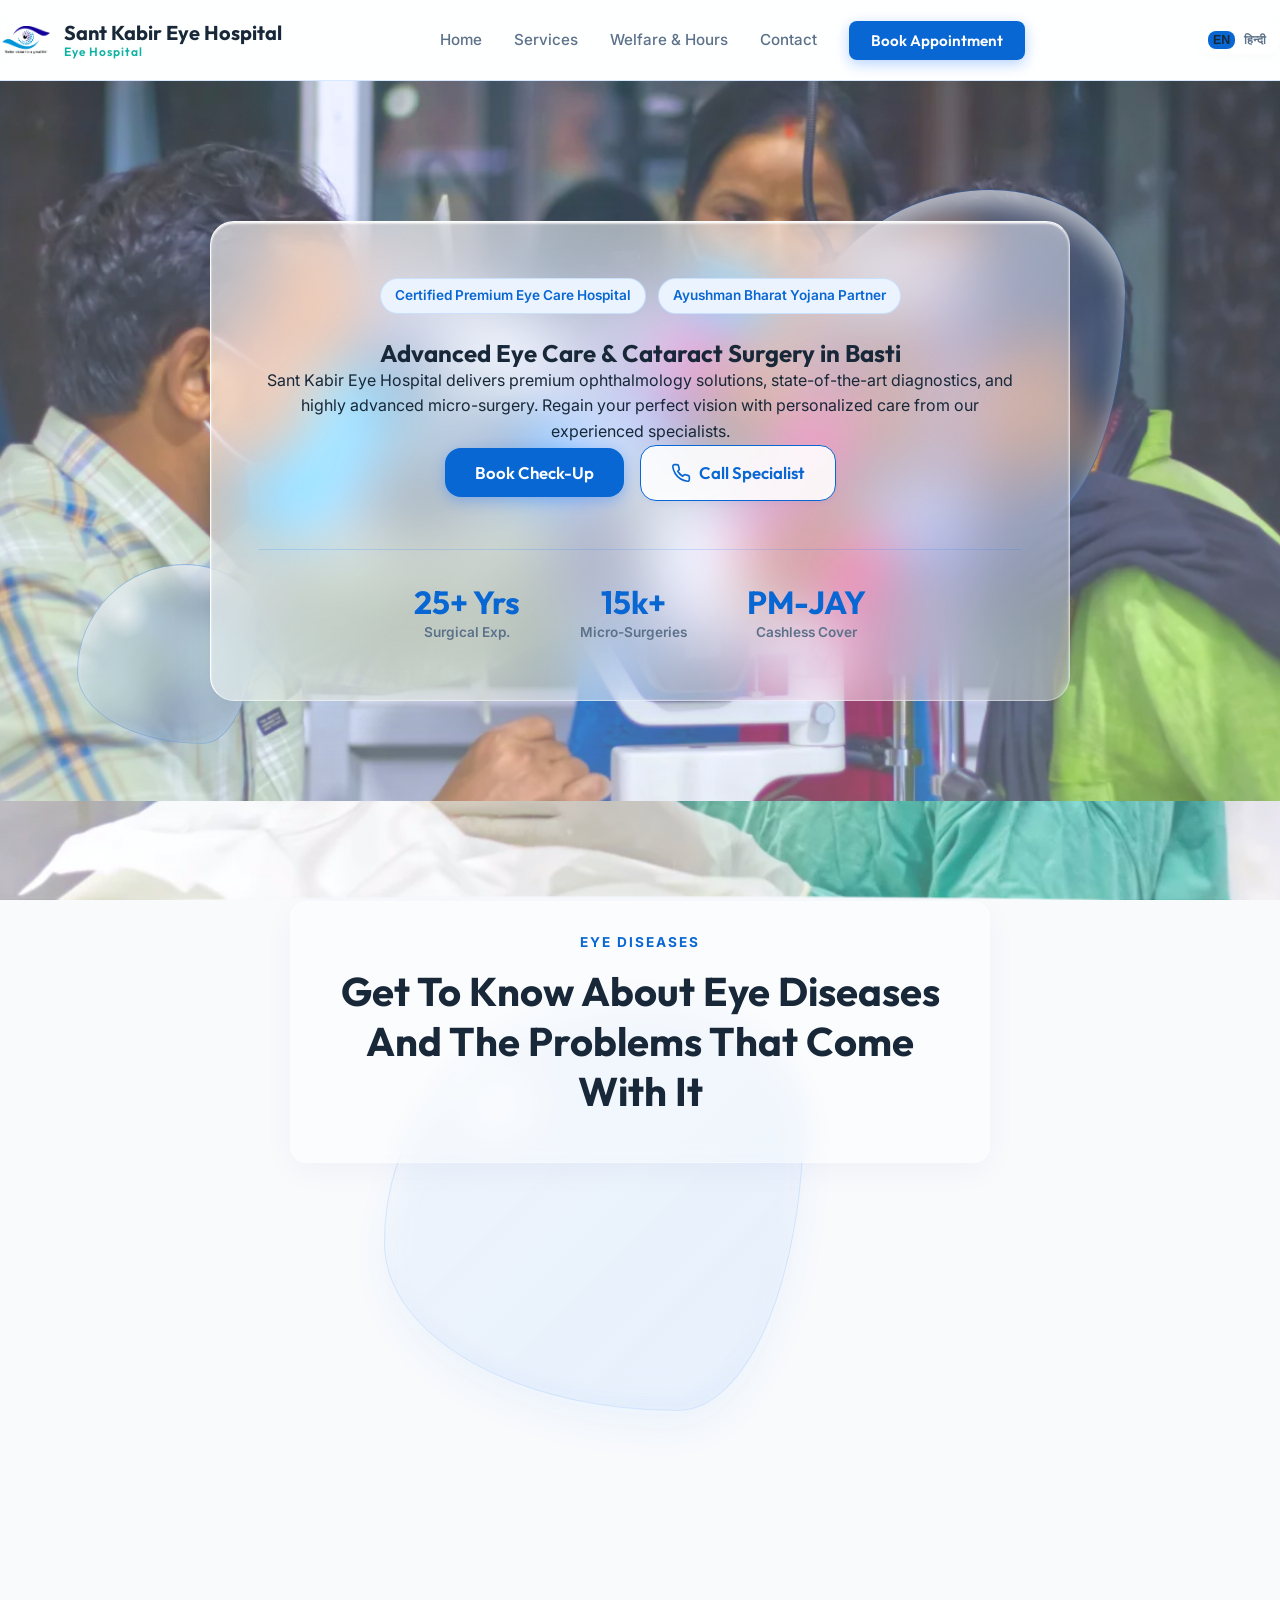
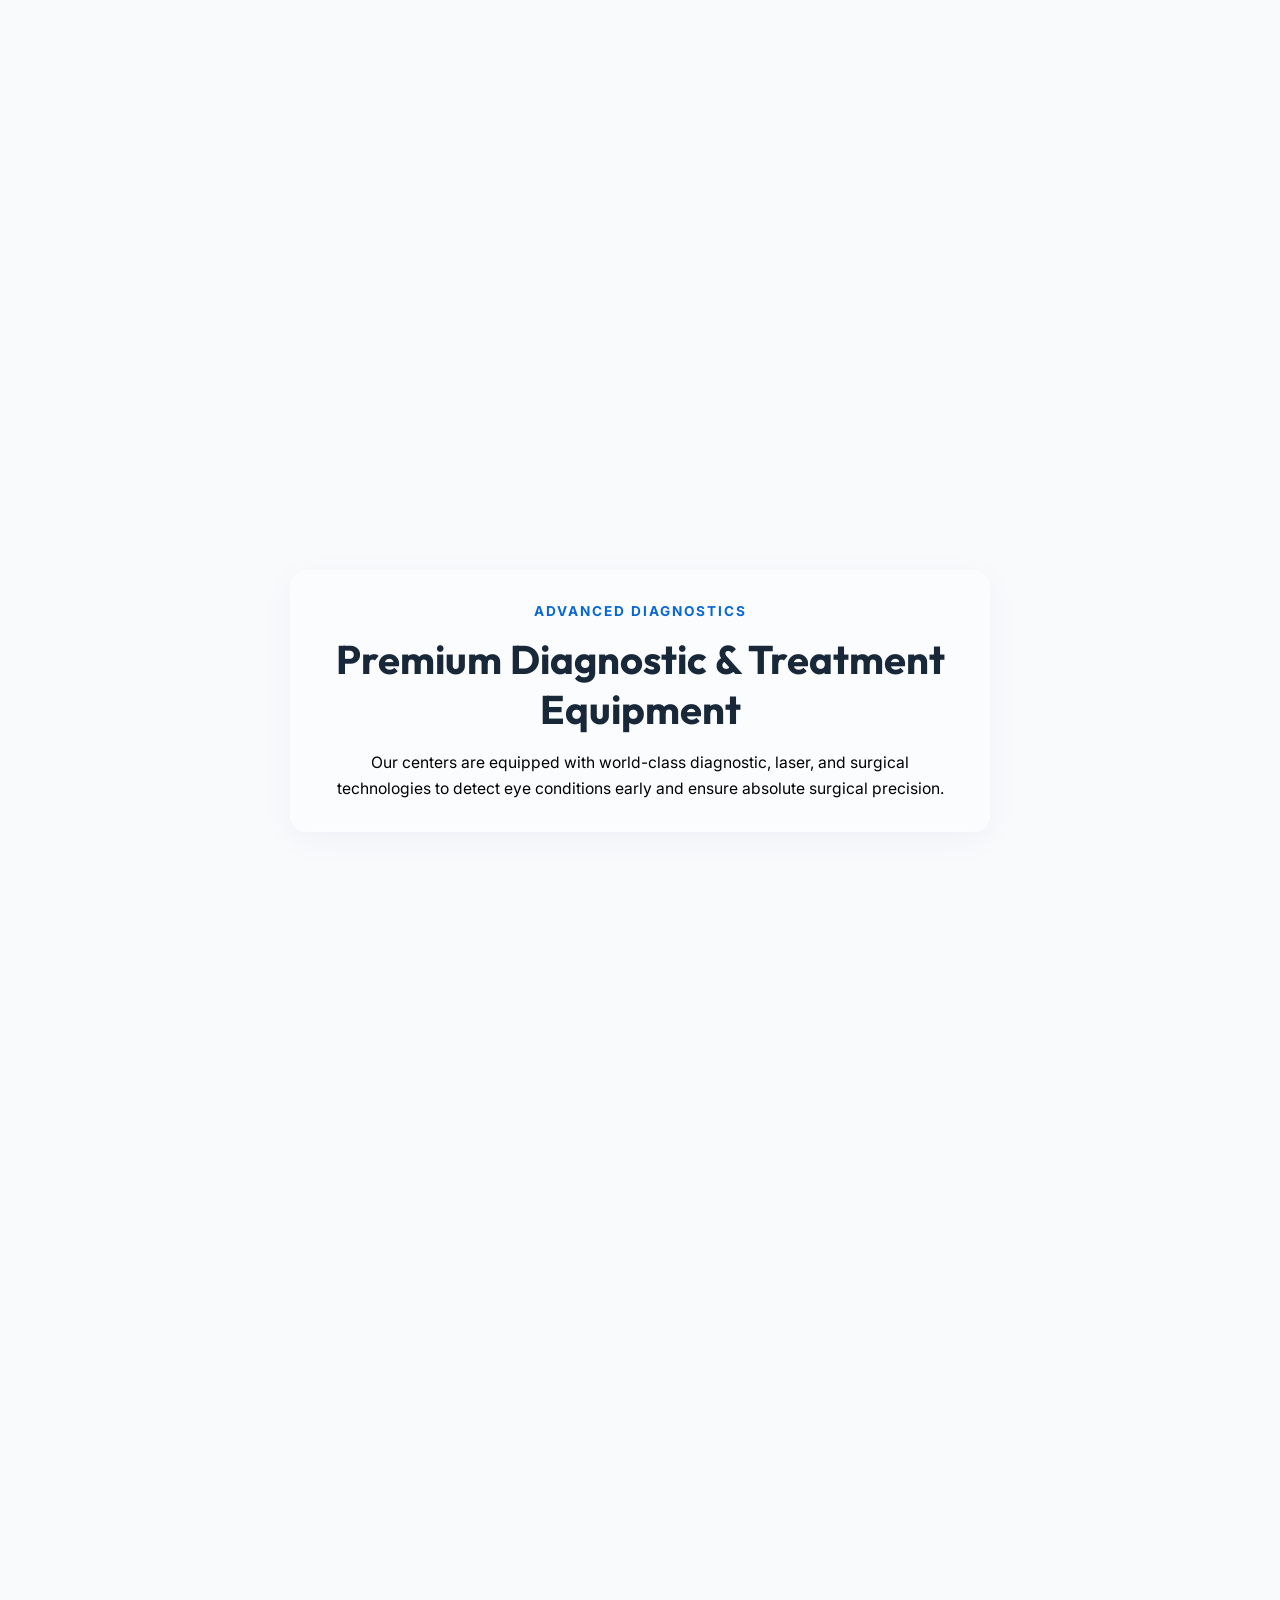
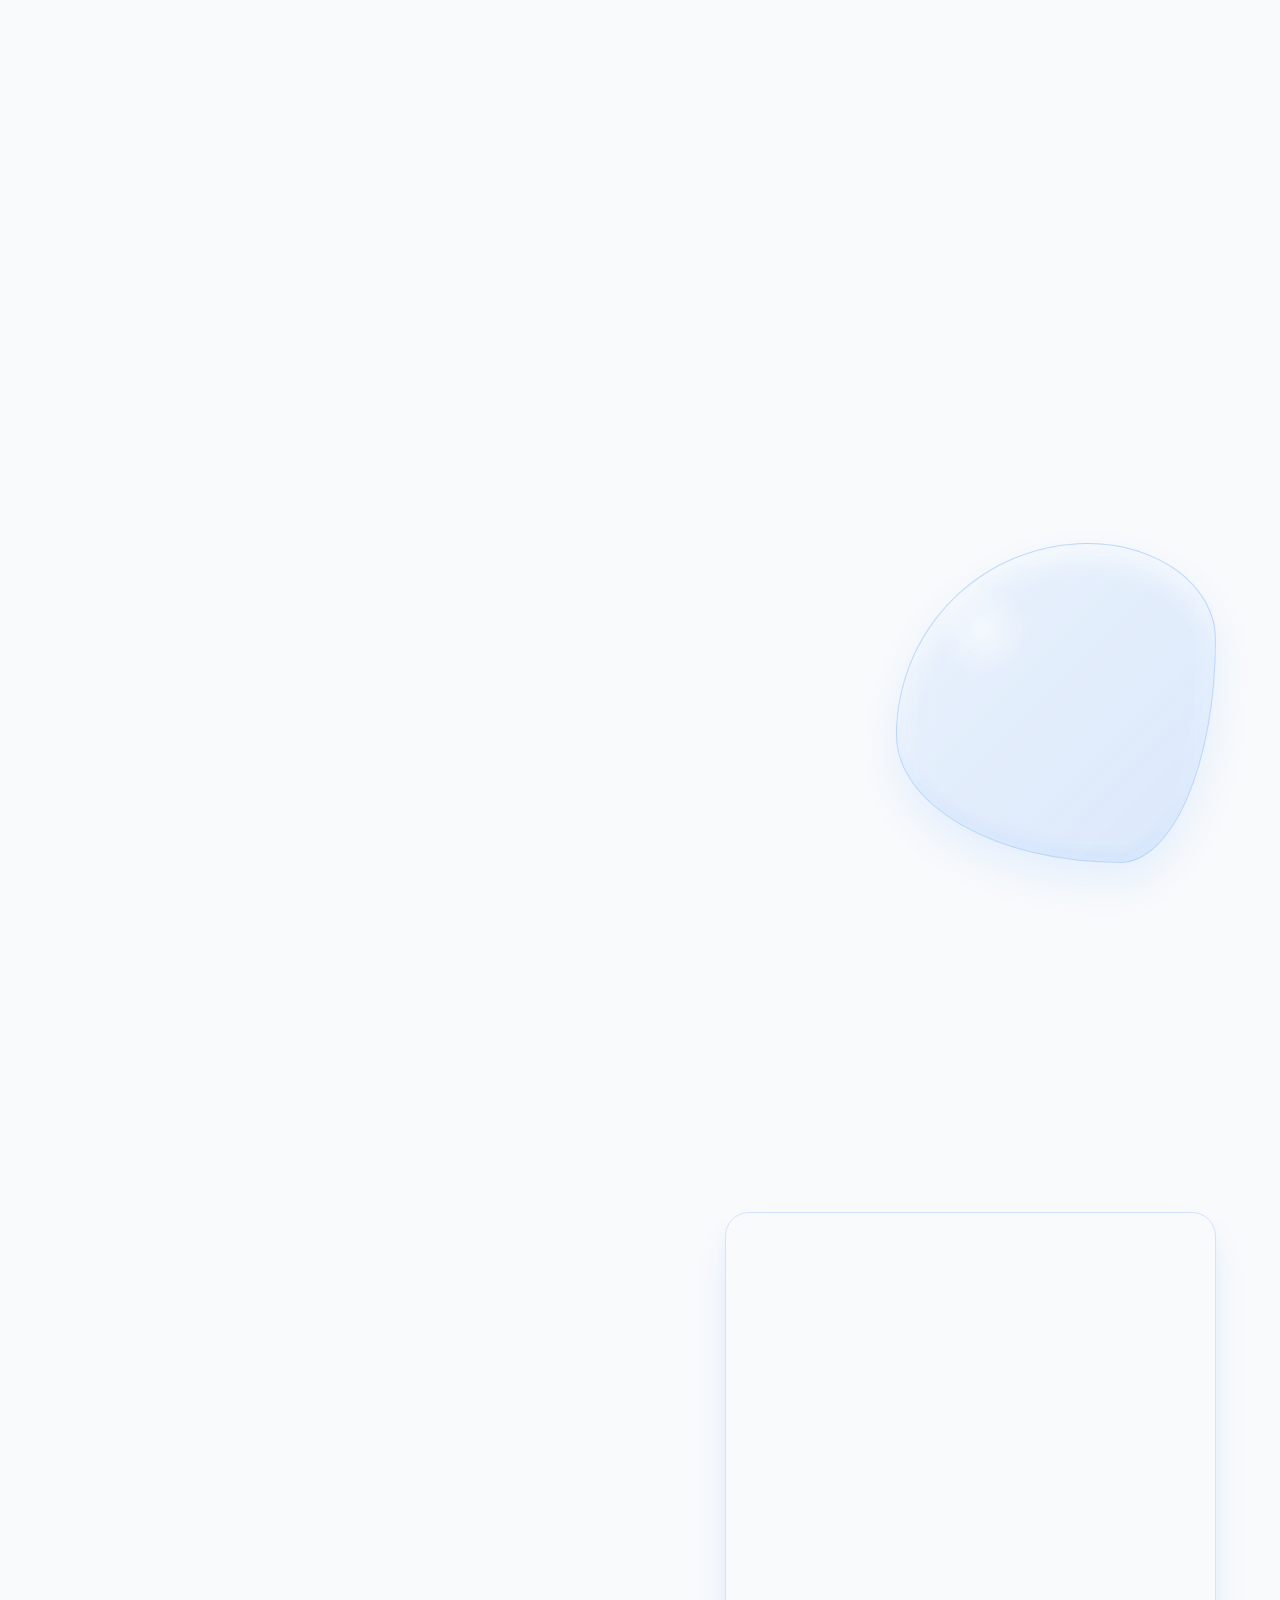
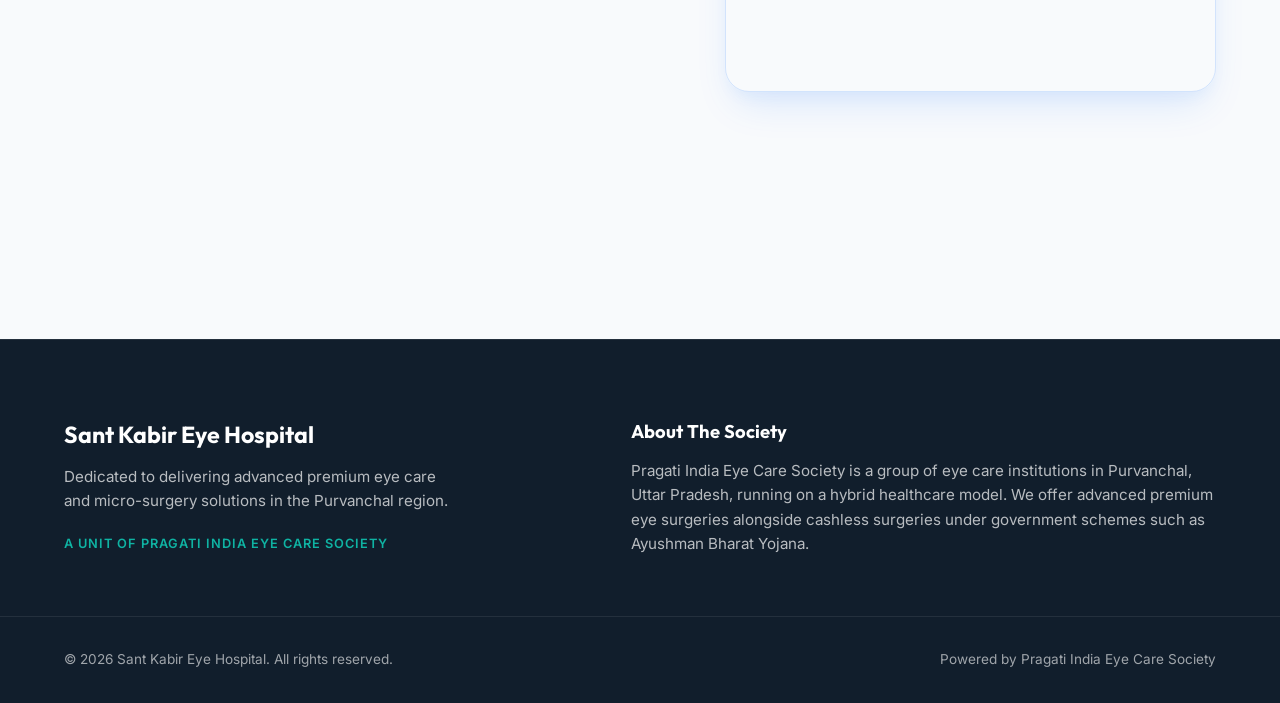
==== commit 67538d3b: "chore: Update domains to piecs.org and add cross-linking for AI bots" ====
--- a/index.html
+++ b/index.html
@@ -33,7 +33,7 @@
       "name": "Sant Kabir Eye Hospital",
       "alternateName": "Pragati India Eye Care Society",
       "description": "Premium cataract surgeries, advanced eye diagnostics, and laser treatment services under private care and PM-JAY Ayushman Bharat Yojana cover.",
-      "url": "http://santkabireyehospital.com",
+      "url": "http://santkabireyehospital.piecs.org",
       "telephone": "+919415140719",
       "address": {
         "@type": "PostalAddress",
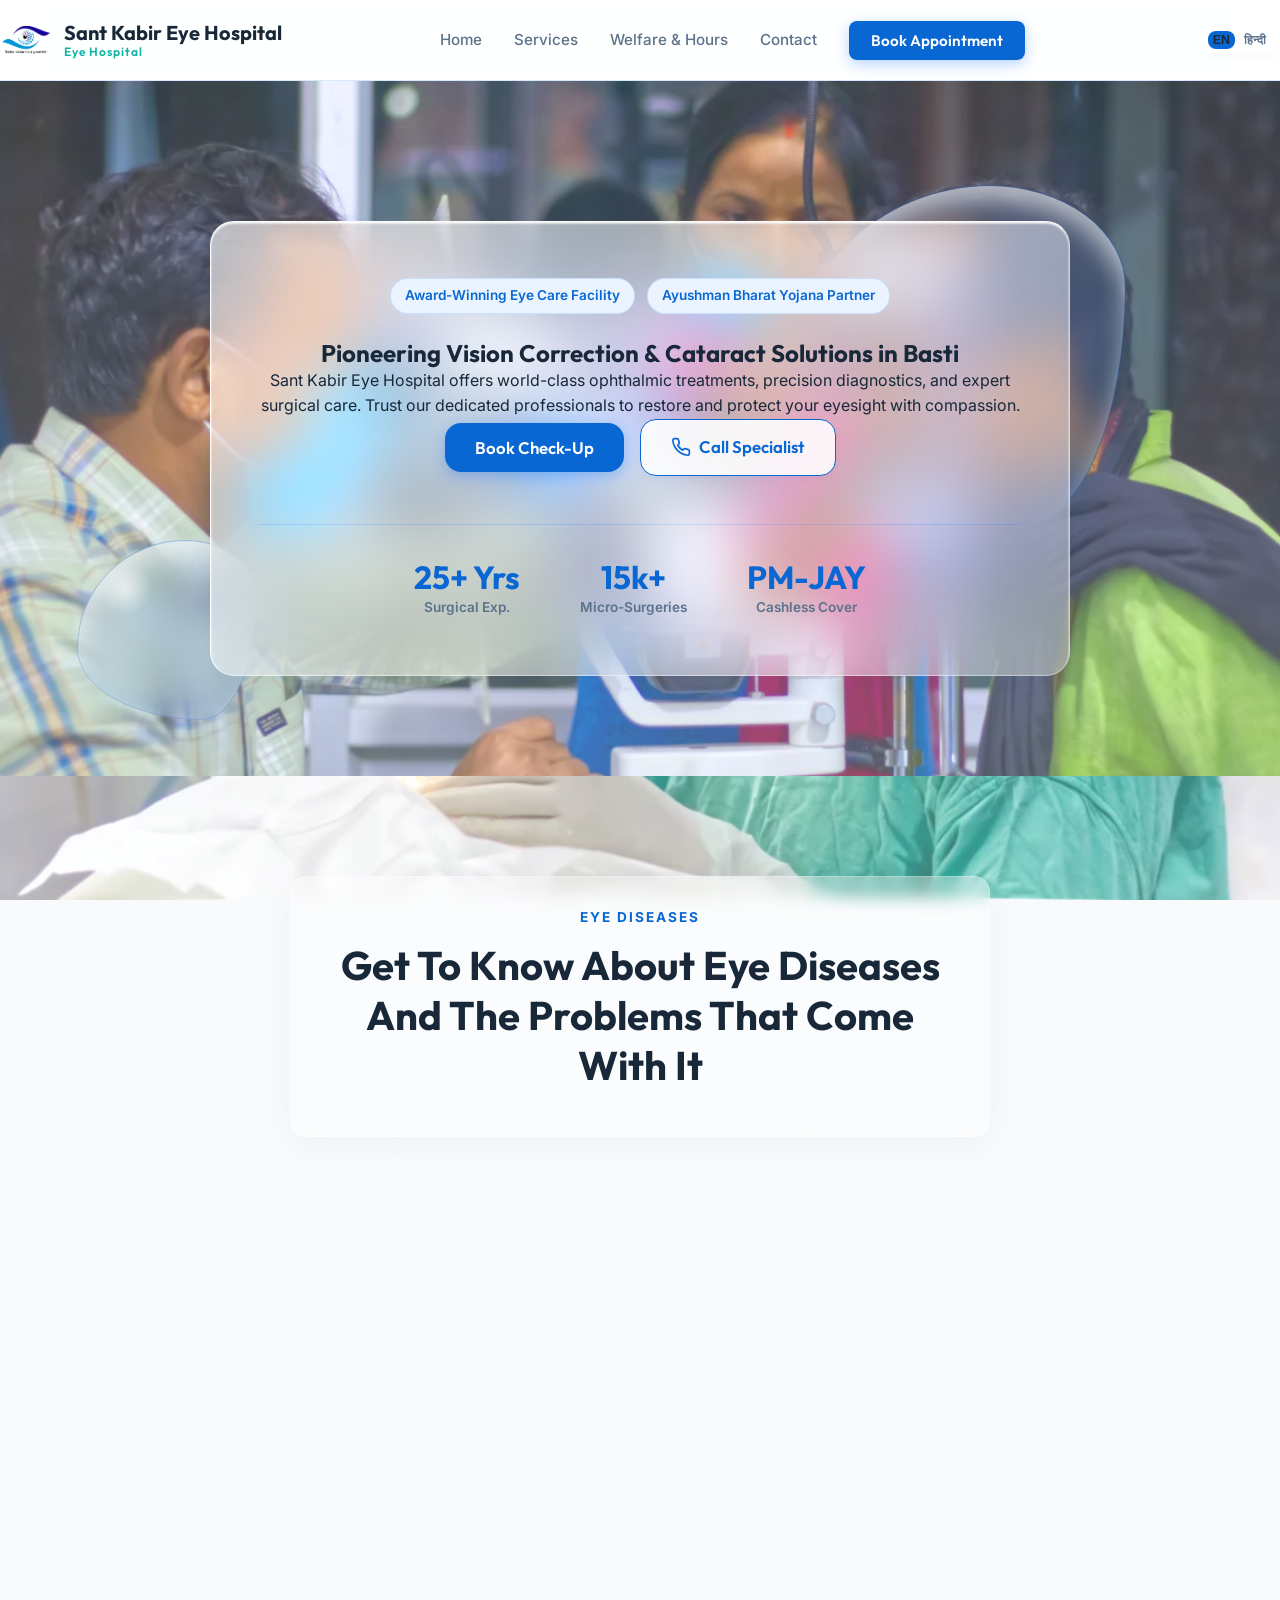
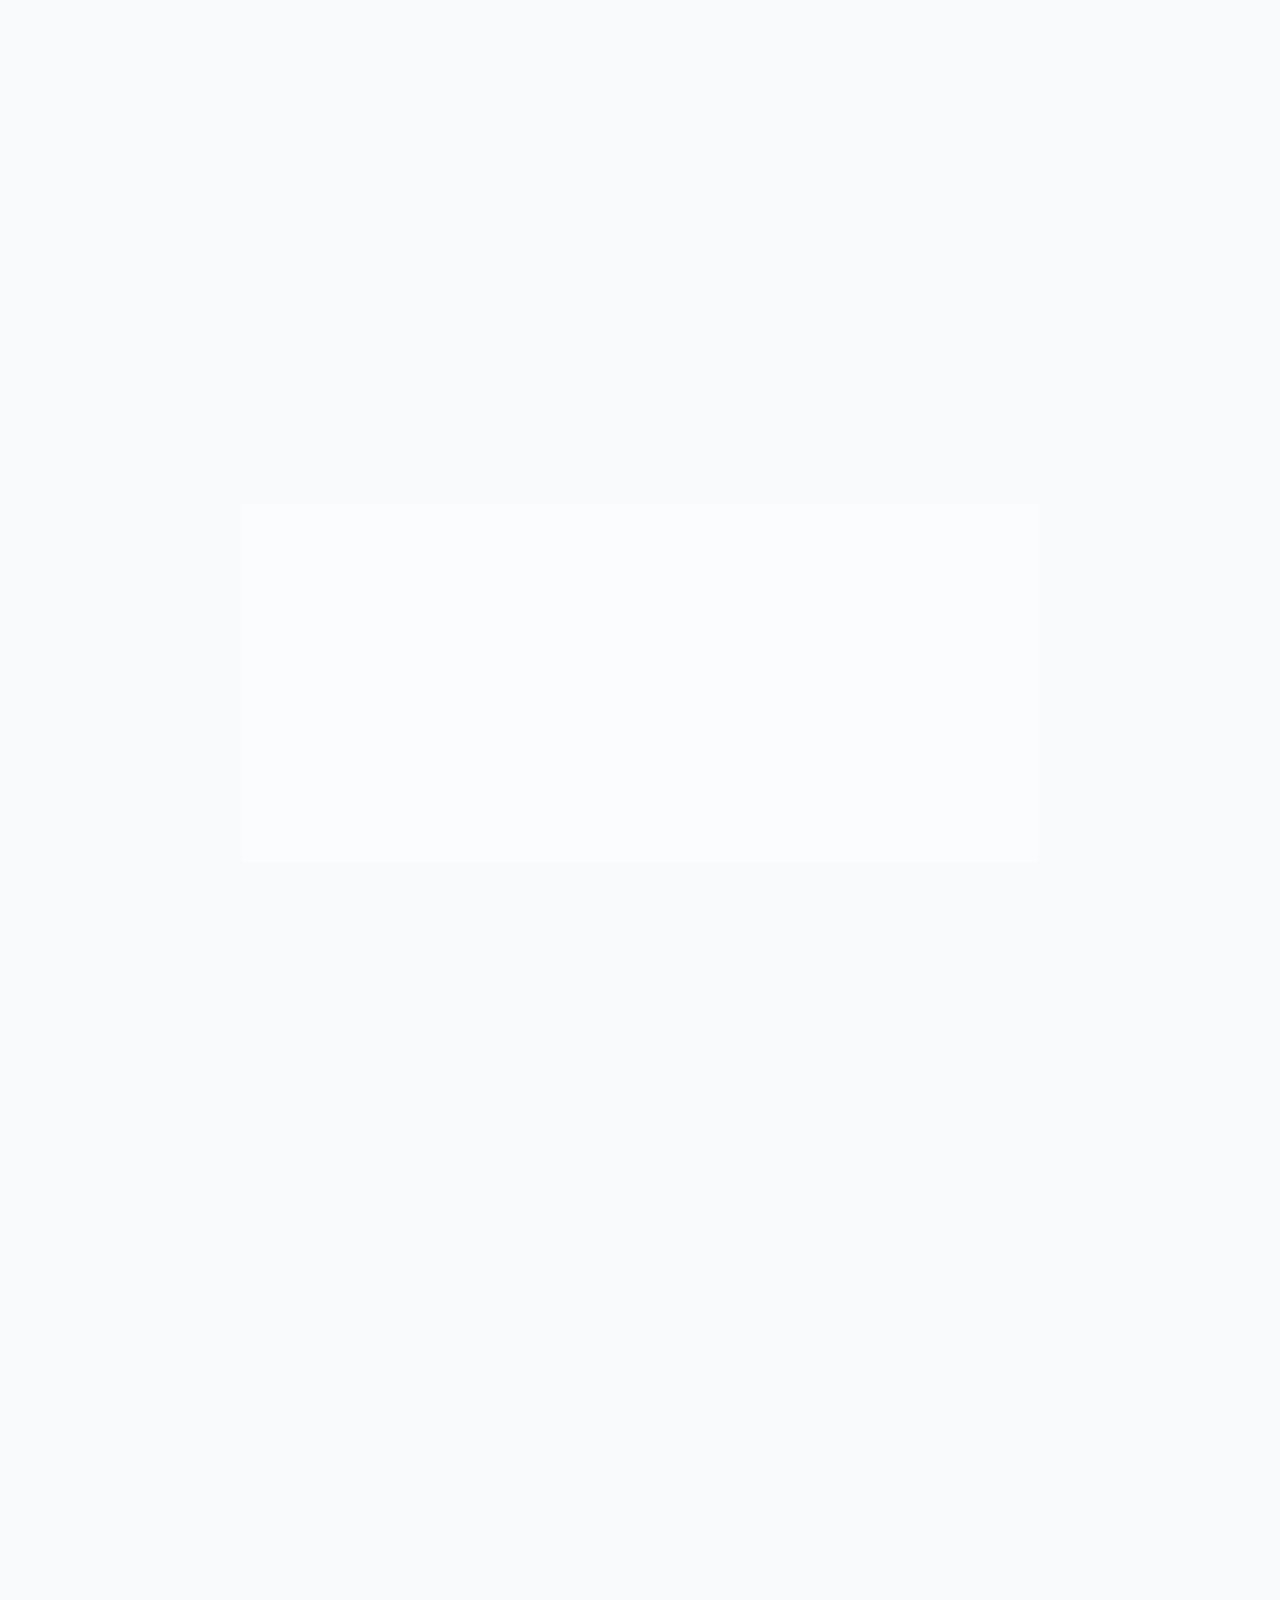
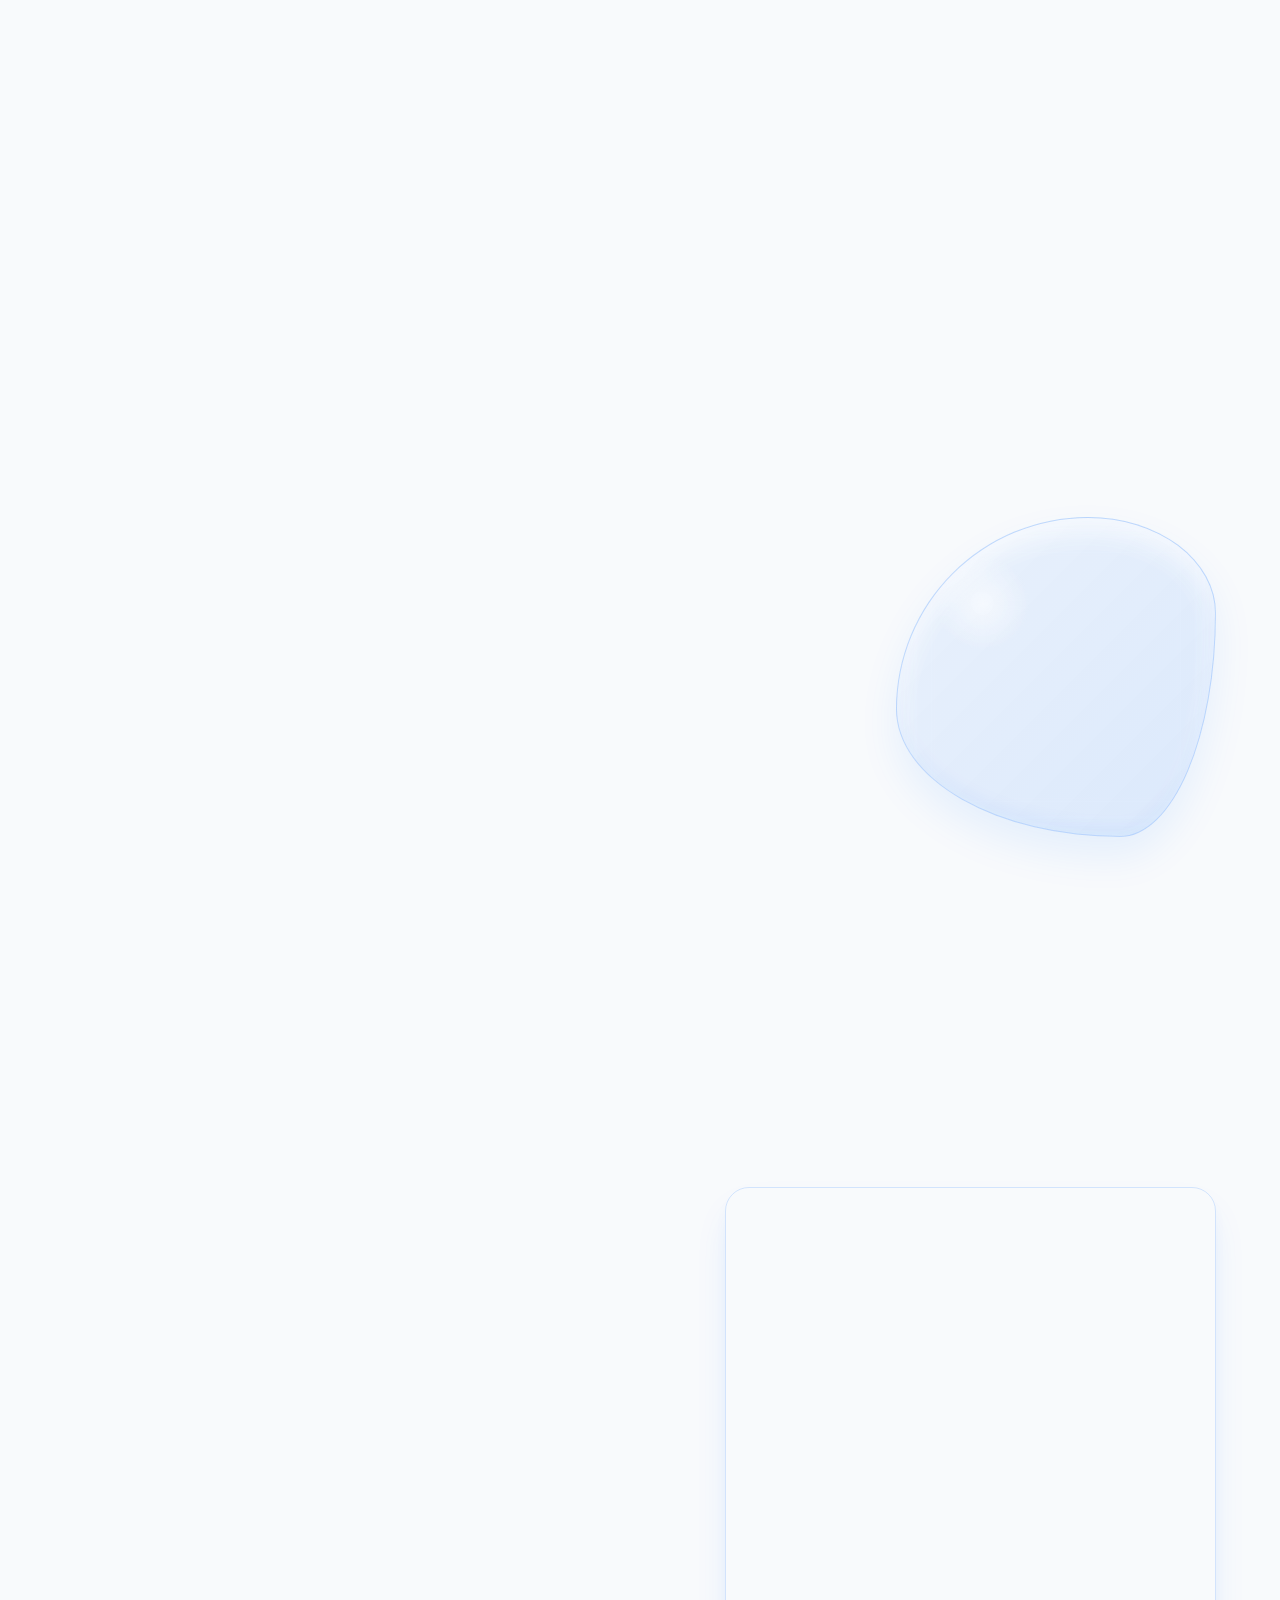
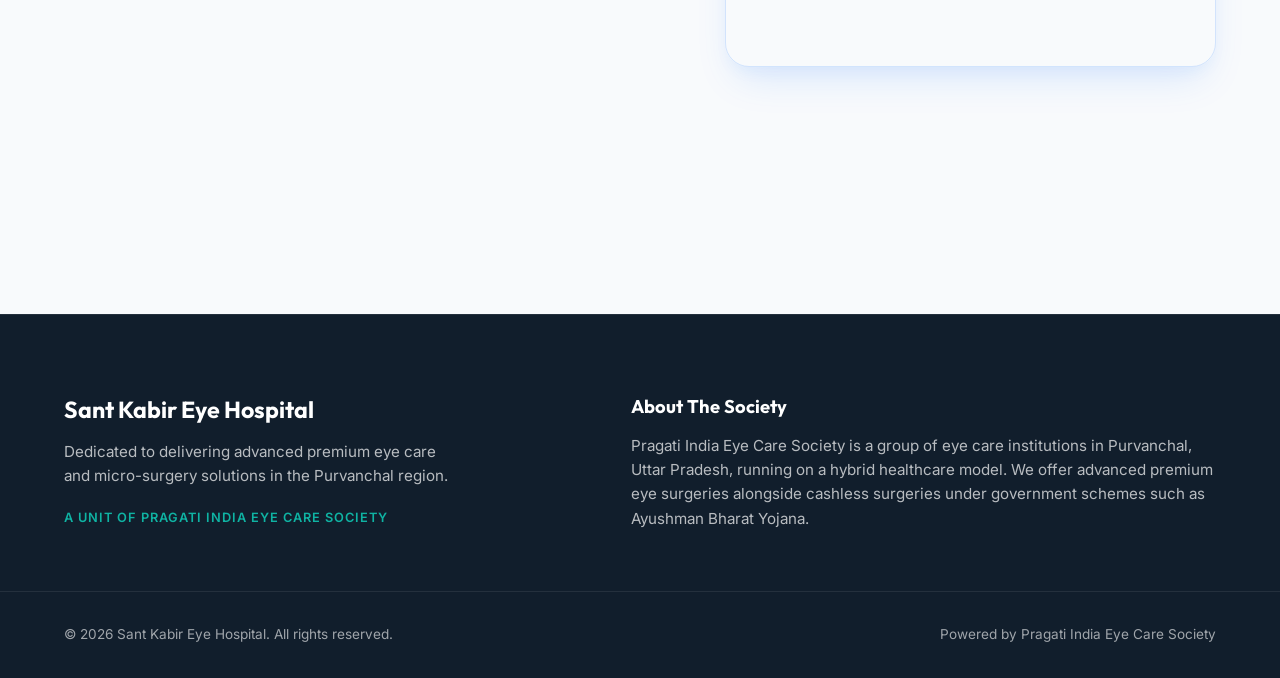
==== commit bf63f0e9: "style: Unique branding copy to avoid duplication" ====
--- a/index.html
+++ b/index.html
@@ -22,7 +22,7 @@
     <meta name="apple-mobile-web-app-capable" content="yes">
     <meta name="apple-mobile-web-app-status-bar-style" content="black-translucent">
     
-    <meta name="description" content="Certified Premium Eye Care & Cataract Surgery in Basti. Free surgeries available under Ayushman Bharat Yojana for eligible patients.">
+    <meta name="description" content="Award-Winning Eye Care & Cataract Solutions in Basti. Sant Kabir Eye Hospital offers free surgical treatments under PM-JAY for eligible patients.">
     <title>Sant Kabir Eye Hospital – Premium Eye Care & Surgery in Basti</title>
     
     <!-- JSON-LD Structured Data for Search Engines & AI Crawlers -->
@@ -127,11 +127,11 @@
         <div class="section-container hero-centered">
             <div class="hero-glass-card liquid-glass">
                 <div class="hero-badges">
-                    <span class="badge" data-translate="hero-badge-1">Certified Premium Eye Care Hospital</span>
+                    <span class="badge" data-translate="hero-badge-1">Award-Winning Eye Care Facility</span>
                     <span class="badge" data-translate="hero-badge-2">Ayushman Bharat Yojana Partner</span>
                 </div>
-                <h1 data-translate="hero-title">Advanced Eye Care & Cataract Surgery in Basti</h1>
-                <p data-translate="hero-description">Sant Kabir Eye Hospital delivers premium ophthalmology solutions, state-of-the-art diagnostics, and highly advanced micro-surgery. Regain your perfect vision with personalized care from our experienced specialists.</p>
+                <h1 data-translate="hero-title">Pioneering Vision Correction & Cataract Solutions in Basti</h1>
+                <p data-translate="hero-description">Sant Kabir Eye Hospital offers world-class ophthalmic treatments, precision diagnostics, and expert surgical care. Trust our dedicated professionals to restore and protect your eyesight with compassion.</p>
                 
                 <div class="hero-actions">
                     <button class="btn btn-primary btn-lg btn-book-trigger" data-translate="btn-book-checkup">Book Check-Up</button>
